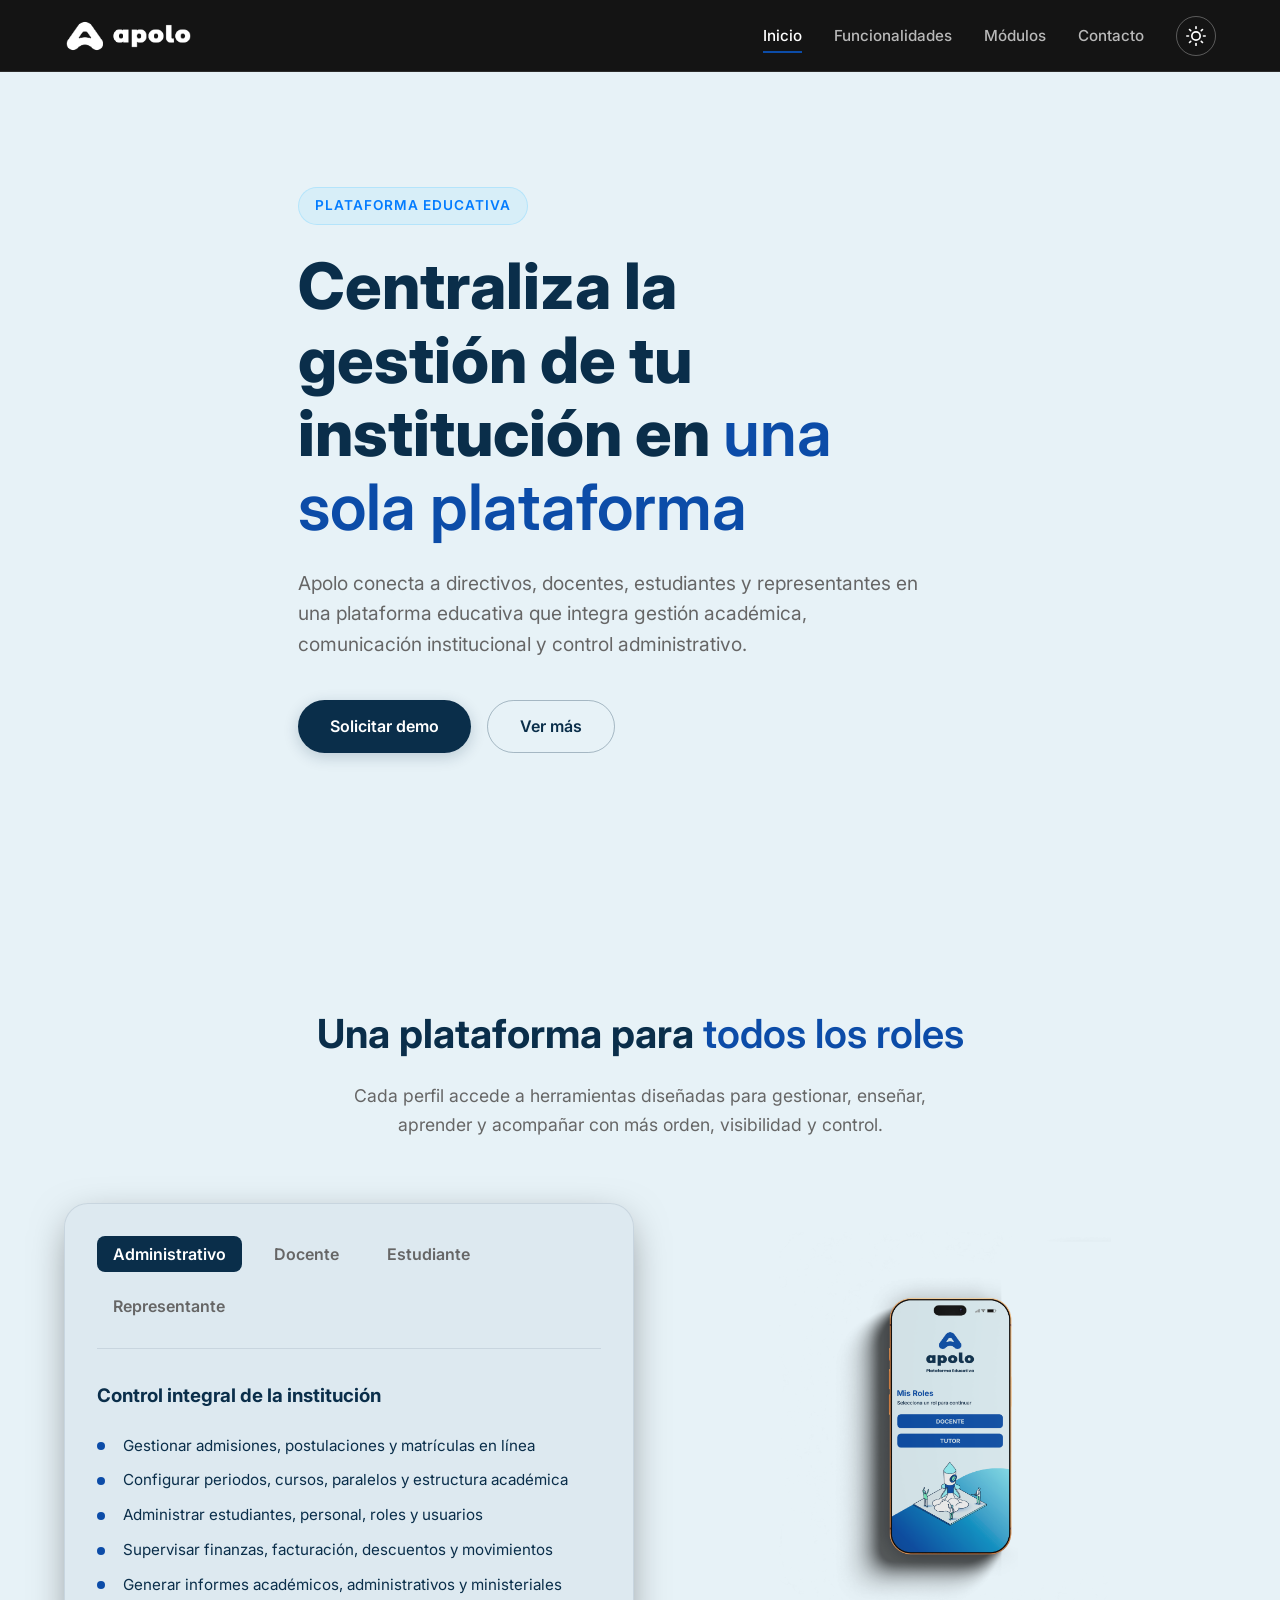
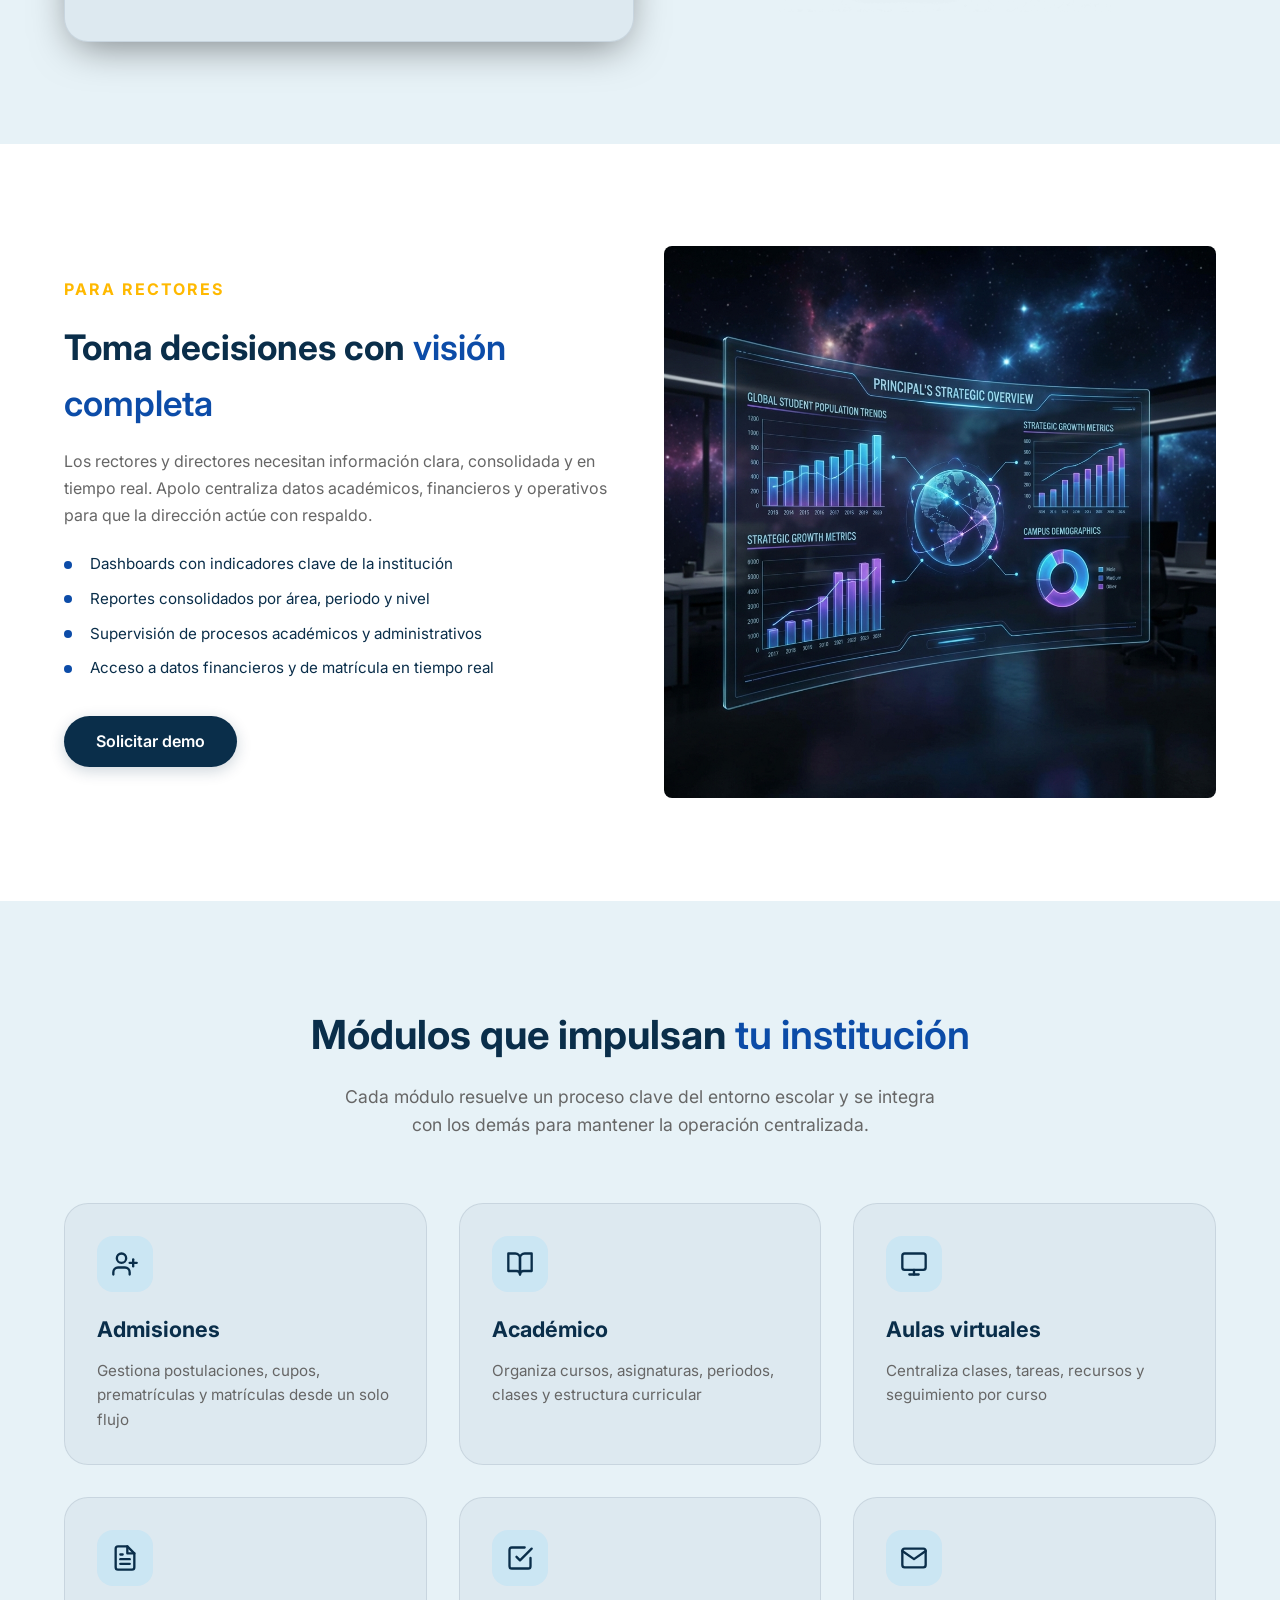
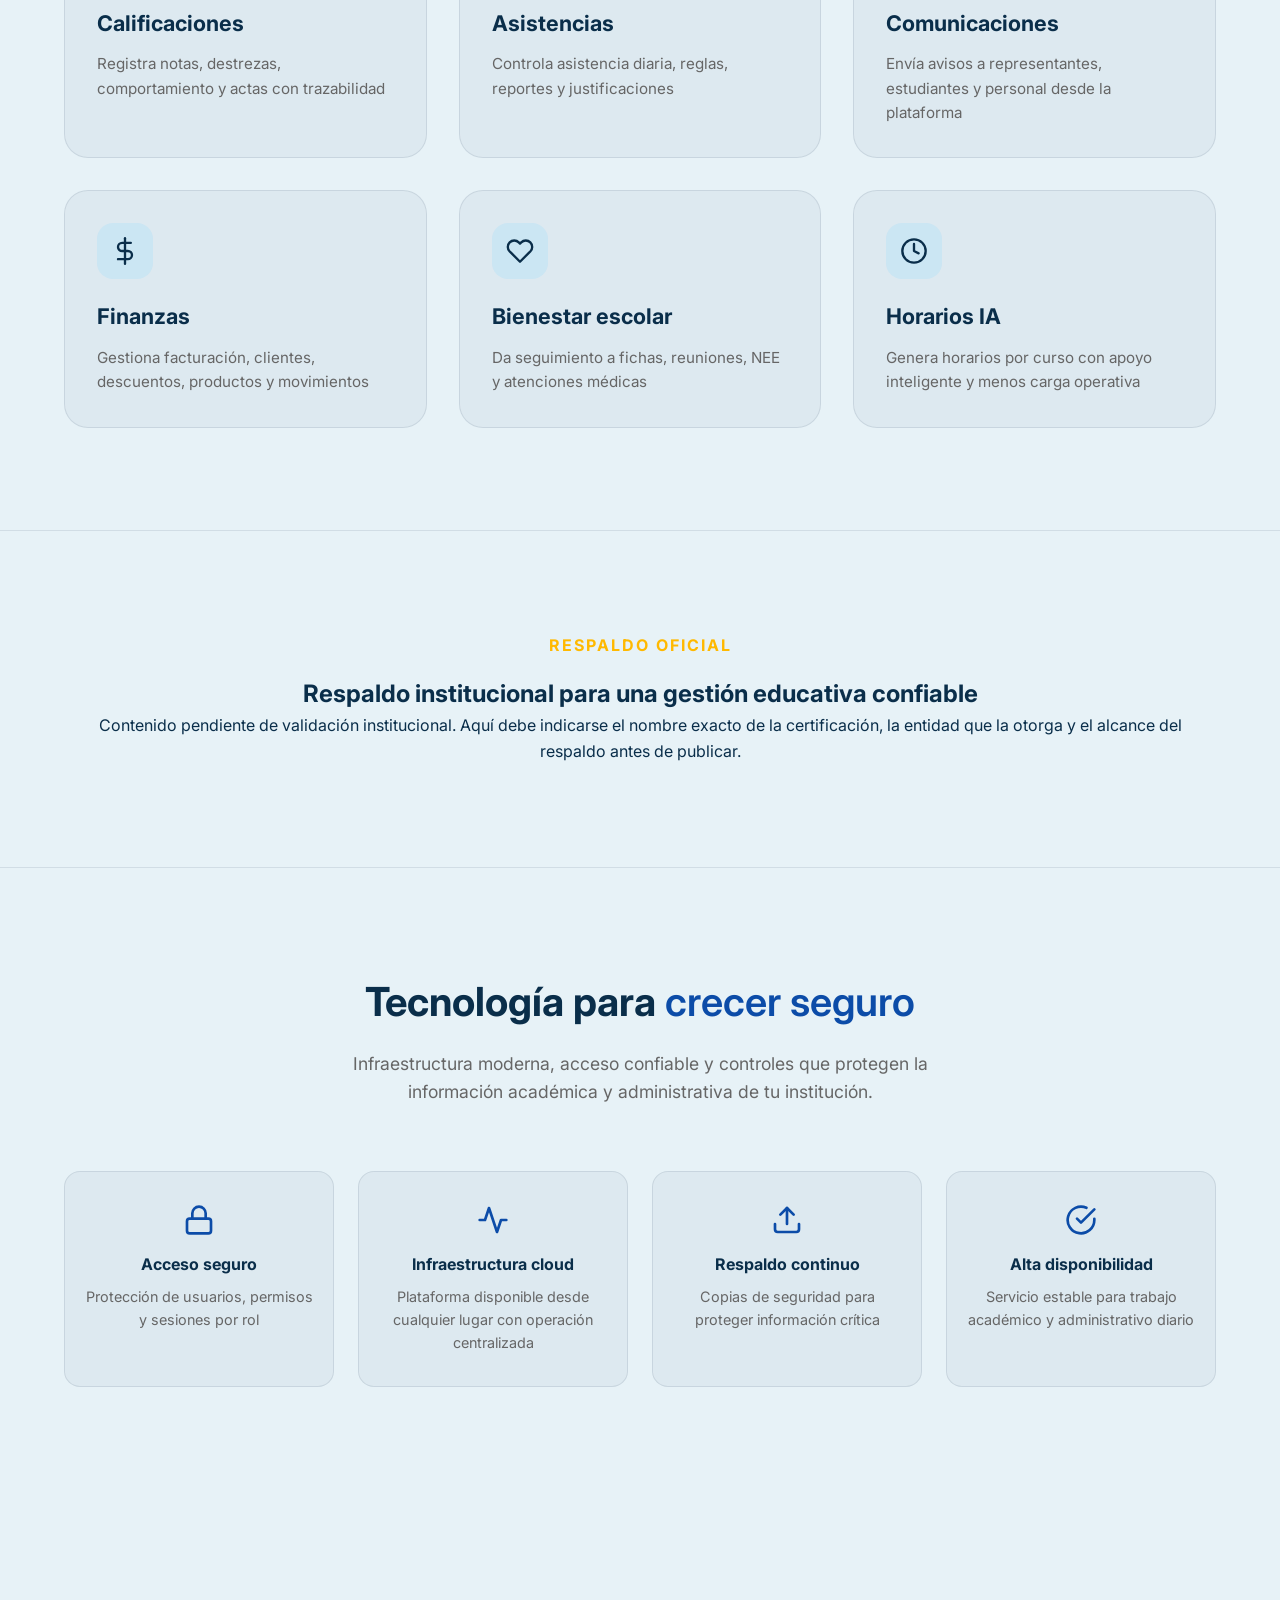
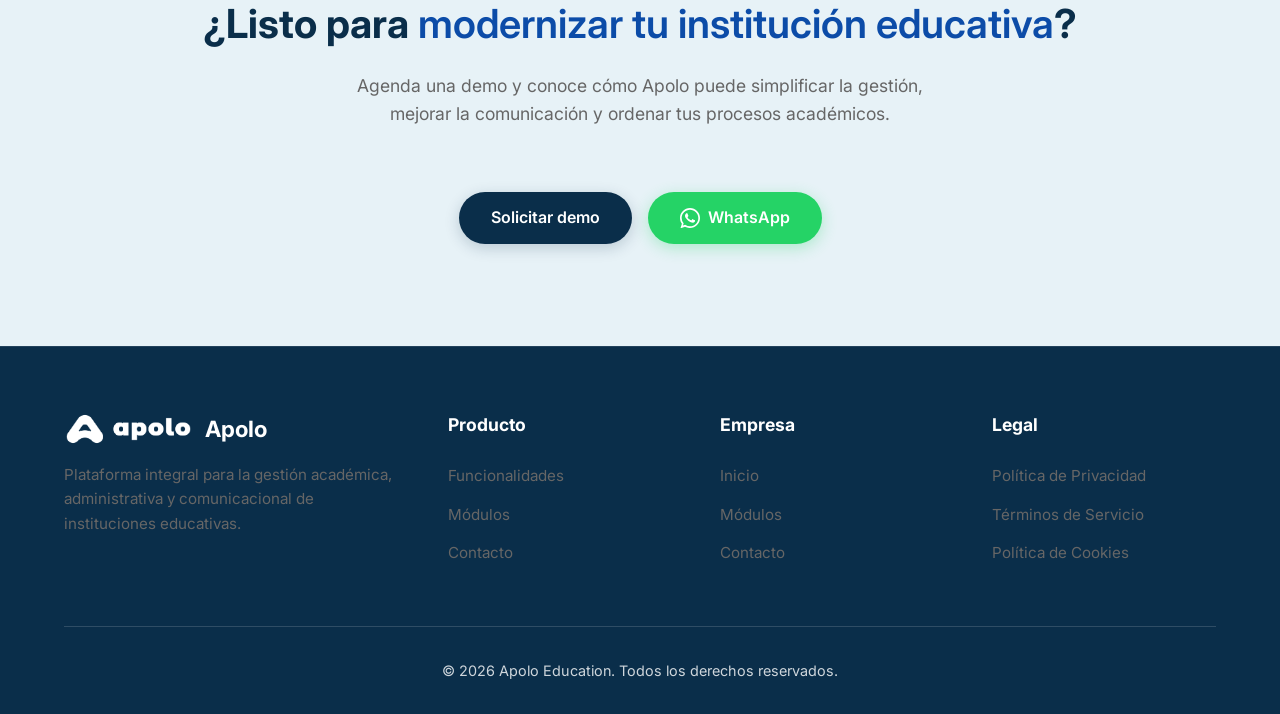
==== index.html @ eee14d34 "first commit" ====
<!DOCTYPE html>
<html lang="es" dir="ltr">
<head>
  <!-- ====== BASIC META ====== -->
  <meta charset="UTF-8">
  <meta name="viewport" content="width=device-width, initial-scale=1.0">
  <meta http-equiv="X-UA-Compatible" content="IE=edge">

  <!-- ====== SEO PRIMARY ====== -->
  <title>Apolo — Plataforma Educativa Integral | Gestión Académica en la Nube</title>
  <meta name="description" content="Apolo es la plataforma educativa integral que conecta instituciones, docentes, estudiantes y familias. Gestión académica, comunicación y control en un solo lugar.">
  <meta name="keywords" content="plataforma educativa, gestión académica, software educativo, sistema escolar, ERP educativo, Apolo Education, gestión institucional">
  <meta name="author" content="Apolo Education">
  <meta name="robots" content="index, follow, max-image-preview:large, max-snippet:-1, max-video-preview:-1">
  <link rel="canonical" href="https://info.apolo.education/">

  <!-- ====== OPEN GRAPH (Facebook / LinkedIn / WhatsApp) ====== -->
  <meta property="og:type" content="website">
  <meta property="og:site_name" content="Apolo Education">
  <meta property="og:title" content="Apolo — Plataforma Educativa Integral">
  <meta property="og:description" content="Gestión académica, comunicación y control institucional en una sola plataforma. Conecta toda tu comunidad educativa.">
  <meta property="og:url" content="https://info.apolo.education/">
  <meta property="og:image" content="https://info.apolo.education/assets/img/og-cover.png">
  <meta property="og:image:width" content="1200">
  <meta property="og:image:height" content="630">
  <meta property="og:image:alt" content="Apolo — Plataforma Educativa Integral">
  <meta property="og:locale" content="es_EC">

  <!-- ====== TWITTER CARD ====== -->
  <meta name="twitter:card" content="summary_large_image">
  <meta name="twitter:title" content="Apolo — Plataforma Educativa Integral">
  <meta name="twitter:description" content="Gestión académica, comunicación y control institucional en una sola plataforma.">
  <meta name="twitter:image" content="https://info.apolo.education/assets/img/og-cover.png">

  <!-- ====== FAVICON & MANIFEST ====== -->
  <link rel="icon" type="image/png" sizes="32x32" href="/assets/img/favicon.png">
  <link rel="apple-touch-icon" href="/assets/img/favicon.png">
  <meta name="theme-color" content="#0A2E4A">
  <link rel="manifest" href="/manifest.json">

  <!-- ====== PRECONNECT & FONTS ====== -->
  <link rel="preconnect" href="https://fonts.googleapis.com">
  <link rel="preconnect" href="https://fonts.gstatic.com" crossorigin>
  <link href="https://fonts.googleapis.com/css2?family=Inter:wght@300;400;500;600;700;800&display=swap" rel="stylesheet">

  <!-- ====== CSS ====== -->
  <link rel="stylesheet" href="/assets/css/main.css">

  <!-- ====== STRUCTURED DATA — Organization ====== -->
  <script type="application/ld+json">
  {
    "@context": "https://schema.org",
    "@type": "Organization",
    "name": "Apolo Education",
    "url": "https://info.apolo.education",
    "logo": "https://info.apolo.education/assets/img/APOLO-V3-05.png",
    "description": "Plataforma educativa integral para la gestión académica institucional.",
    "contactPoint": {
      "@type": "ContactPoint",
      "contactType": "sales",
      "availableLanguage": ["Spanish"]
    },
    "sameAs": []
  }
  </script>

  <!-- ====== STRUCTURED DATA — WebSite (SearchAction) ====== -->
  <script type="application/ld+json">
  {
    "@context": "https://schema.org",
    "@type": "WebSite",
    "name": "Apolo Education",
    "url": "https://info.apolo.education"
  }
  </script>

  <!-- ====== STRUCTURED DATA — SoftwareApplication ====== -->
  <script type="application/ld+json">
  {
    "@context": "https://schema.org",
    "@type": "SoftwareApplication",
    "name": "Apolo",
    "operatingSystem": "Web, Android, iOS",
    "applicationCategory": "EducationalApplication",
    "description": "Plataforma educativa integral: gestión académica, comunicación, calificaciones, asistencias y más.",
    "offers": {
      "@type": "Offer",
      "priceCurrency": "USD",
      "price": "0",
      "description": "Plan básico disponible"
    }
  }
  </script>
</head>

<body>
  <!-- ================================================================
       HEADER / NAVBAR
       ================================================================ -->
  <header class="navbar" role="banner">
    <nav class="container" aria-label="Navegación principal">
      <a href="/" class="logo" aria-label="Apolo Education — Inicio">
        <img src="/assets/img/APOLO-V3-05.png" alt="Apolo Education" width="36" height="36" loading="eager">
      </a>

      <ul class="nav-menu" id="nav-menu" role="menubar">
        <li role="none"><a href="#inicio" class="nav-link active" role="menuitem">Inicio</a></li>
        <li role="none"><a href="#funcionalidades" class="nav-link" role="menuitem">Funcionalidades</a></li>
        <li role="none"><a href="#modulos" class="nav-link" role="menuitem">Módulos</a></li>
        <li role="none"><a href="#contacto" class="nav-link" role="menuitem">Contacto</a></li>
        <li role="none">
          <button class="theme-btn" id="theme-toggle" type="button" aria-label="Cambiar tema claro/oscuro">
            <svg class="sun-icon" xmlns="http://www.w3.org/2000/svg" width="20" height="20" viewBox="0 0 24 24" fill="none" stroke="currentColor" stroke-width="2" stroke-linecap="round" stroke-linejoin="round" aria-hidden="true"><circle cx="12" cy="12" r="5"/><line x1="12" y1="1" x2="12" y2="3"/><line x1="12" y1="21" x2="12" y2="23"/><line x1="4.22" y1="4.22" x2="5.64" y2="5.64"/><line x1="18.36" y1="18.36" x2="19.78" y2="19.78"/><line x1="1" y1="12" x2="3" y2="12"/><line x1="21" y1="12" x2="23" y2="12"/><line x1="4.22" y1="19.78" x2="5.64" y2="18.36"/><line x1="18.36" y1="5.64" x2="19.78" y2="4.22"/></svg>
            <svg class="moon-icon" xmlns="http://www.w3.org/2000/svg" width="20" height="20" viewBox="0 0 24 24" fill="none" stroke="currentColor" stroke-width="2" stroke-linecap="round" stroke-linejoin="round" style="display:none" aria-hidden="true"><path d="M21 12.79A9 9 0 1 1 11.21 3 7 7 0 0 0 21 12.79z"/></svg>
          </button>
        </li>
      </ul>

      <button class="mobile-toggle" id="mobile-toggle" type="button" aria-expanded="false" aria-controls="nav-menu" aria-label="Abrir menú de navegación">
        <span aria-hidden="true">&#9776;</span>
      </button>
    </nav>
  </header>

  <main>
    <!-- ==============================================================
         HERO
         ============================================================== -->
    <section class="hero section-padding" id="inicio" aria-labelledby="hero-heading">
      <div class="container">
        <div class="hero-content">
          <span class="hero-badge">Plataforma Educativa</span>
          <h1 id="hero-heading">
            Centraliza la gestión de tu institución en
            <span class="text-gradient">una sola plataforma</span>
          </h1>
          <p>Apolo conecta a directivos, docentes, estudiantes y representantes en una plataforma educativa que integra gestión académica, comunicación institucional y control administrativo.</p>
          <div class="hero-buttons">
            <a href="#contacto" class="btn btn-primary">Solicitar demo</a>
            <a href="#funcionalidades" class="btn btn-outline">Ver más</a>
          </div>
        </div>
        <div class="hero-visual" aria-hidden="true">
          <div class="hero-card">
            <!-- Placeholder: imagen o gráfico hero -->
          </div>
        </div>
      </div>
    </section>

    <!-- ==============================================================
         FUNCIONALIDADES / ROLES (Tabs)
         ============================================================== -->
    <section class="section-padding" id="funcionalidades" aria-labelledby="features-heading">
      <div class="container">
        <div class="section-title" data-animate>
          <h2 id="features-heading">Una plataforma para <span class="text-gradient">todos los roles</span></h2>
          <p>Cada perfil accede a herramientas diseñadas para gestionar, enseñar, aprender y acompañar con más orden, visibilidad y control.</p>
        </div>

        <div class="features-showcase" data-animate>
          <div class="tabs-container">
            <div class="nav-tabs" role="tablist" aria-label="Roles de usuario">
              <button class="tab-btn active" data-target="tab-admin" role="tab" aria-selected="true" aria-controls="tab-admin">Administrativo</button>
              <button class="tab-btn" data-target="tab-docente" role="tab" aria-selected="false" aria-controls="tab-docente">Docente</button>
              <button class="tab-btn" data-target="tab-estudiante" role="tab" aria-selected="false" aria-controls="tab-estudiante">Estudiante</button>
              <button class="tab-btn" data-target="tab-representante" role="tab" aria-selected="false" aria-controls="tab-representante">Representante</button>
            </div>

            <div class="tab-content active" id="tab-admin" role="tabpanel" aria-labelledby="tab-admin">
              <div class="feature-text">
                <h3>Control integral de la institución</h3>
                <ul class="feature-list">
                  <li>Gestionar admisiones, postulaciones y matrículas en línea</li>
                  <li>Configurar periodos, cursos, paralelos y estructura académica</li>
                  <li>Administrar estudiantes, personal, roles y usuarios</li>
                  <li>Supervisar finanzas, facturación, descuentos y movimientos</li>
                  <li>Generar informes académicos, administrativos y ministeriales</li>
                </ul>
              </div>
            </div>

            <div class="tab-content" id="tab-docente" role="tabpanel" aria-labelledby="tab-docente">
              <div class="feature-text">
                <h3>Herramientas para enseñar con más control</h3>
                <ul class="feature-list">
                  <li>Registrar asistencias y justificaciones por curso</li>
                  <li>Cargar calificaciones generales, destrezas y comportamiento</li>
                  <li>Gestionar aulas virtuales y recursos de clase</li>
                  <li>Consultar horarios, planificaciones y bloques curriculares</li>
                  <li>Compartir comunicaciones y seguimiento académico</li>
                </ul>
              </div>
            </div>

            <div class="tab-content" id="tab-estudiante" role="tabpanel" aria-labelledby="tab-estudiante">
              <div class="feature-text">
                <h3>Tu proceso académico en un solo lugar</h3>
                <ul class="feature-list">
                  <li>Revisar tareas, clases y recursos académicos</li>
                  <li>Consultar calificaciones, asistencia y observaciones</li>
                  <li>Seguir horarios y calendario institucional</li>
                  <li>Recibir comunicados y recordatorios importantes</li>
                  <li>Participar en aulas virtuales y actividades asignadas</li>
                </ul>
              </div>
            </div>

            <div class="tab-content" id="tab-representante" role="tabpanel" aria-labelledby="tab-representante">
              <div class="feature-text">
                <h3>Acompaña el progreso de tu hijo</h3>
                <ul class="feature-list">
                  <li>Consultar calificaciones, asistencia y comportamiento</li>
                  <li>Recibir comunicados, avisos y recordatorios institucionales</li>
                  <li>Justificar inasistencias y dar seguimiento académico</li>
                  <li>Revisar horarios, tareas y actividades escolares</li>
                  <li>Acceder a documentos y estado administrativo</li>
                </ul>
              </div>
            </div>
          </div>

          <aside class="tabs-visual">
              <img
                id="roles-floating-image"
                class="roles-floating-img"
                src="/assets/img/Ap-PantallaROLES.png"
                alt="Pantalla general de roles de Apolo"
                width="520"
                height="380"
                loading="lazy"
              >
          </aside>
        </div>
      </div>
    </section>

    <!-- ==============================================================
         RECTOR — SECCIÓN INDEPENDIENTE
         ============================================================== -->
    <section class="rector-section section-padding" id="rector" aria-labelledby="rector-heading">
      <div class="container">
        <div class="rector-content" data-animate>
          <div class="rector-text">
            <span class="efiap-badge">Para Rectores</span>
            <h2 id="rector-heading">Toma decisiones con <span class="text-gradient">visión completa</span></h2>
            <p>Los rectores y directores necesitan información clara, consolidada y en tiempo real. Apolo centraliza datos académicos, financieros y operativos para que la dirección actúe con respaldo.</p>
            <ul class="feature-list">
              <li>Dashboards con indicadores clave de la institución</li>
              <li>Reportes consolidados por área, periodo y nivel</li>
              <li>Supervisión de procesos académicos y administrativos</li>
              <li>Acceso a datos financieros y de matrícula en tiempo real</li>
            </ul>
            <a href="#contacto" class="btn btn-primary" style="margin-top:1.5rem;">Solicitar demo</a>
          </div>
          <div class="rector-image">
            <img src="/assets/img/tabs/rector.webp" alt="Vista del rector en Apolo Education" width="520" height="400" loading="lazy">
          </div>
        </div>
      </div>
    </section>

    <!-- ==============================================================
         MÓDULOS
         ============================================================== -->
    <section class="section-padding" id="modulos" aria-labelledby="modules-heading">
      <div class="container">
        <div class="section-title" data-animate>
          <h2 id="modules-heading">Módulos que impulsan <span class="text-gradient">tu institución</span></h2>
          <p>Cada módulo resuelve un proceso clave del entorno escolar y se integra con los demás para mantener la operación centralizada.</p>
        </div>

        <div class="modules-grid">
          <article class="module-card" data-animate>
            <div class="module-icon" aria-hidden="true">
              <svg xmlns="http://www.w3.org/2000/svg" width="28" height="28" viewBox="0 0 24 24" fill="none" stroke="currentColor" stroke-width="2" stroke-linecap="round" stroke-linejoin="round"><path d="M16 21v-2a4 4 0 0 0-4-4H6a4 4 0 0 0-4 4v2"/><circle cx="9" cy="7" r="4"/><line x1="19" y1="8" x2="19" y2="14"/><line x1="22" y1="11" x2="16" y2="11"/></svg>
            </div>
            <h3>Admisiones</h3>
            <p>Gestiona postulaciones, cupos, prematrículas y matrículas desde un solo flujo</p>
          </article>

          <article class="module-card" data-animate>
            <div class="module-icon" aria-hidden="true">
              <svg xmlns="http://www.w3.org/2000/svg" width="28" height="28" viewBox="0 0 24 24" fill="none" stroke="currentColor" stroke-width="2" stroke-linecap="round" stroke-linejoin="round"><path d="M2 3h6a4 4 0 0 1 4 4v14a3 3 0 0 0-3-3H2z"/><path d="M22 3h-6a4 4 0 0 0-4 4v14a3 3 0 0 1 3-3h7z"/></svg>
            </div>
            <h3>Académico</h3>
            <p>Organiza cursos, asignaturas, periodos, clases y estructura curricular</p>
          </article>

          <article class="module-card" data-animate>
            <div class="module-icon" aria-hidden="true">
              <svg xmlns="http://www.w3.org/2000/svg" width="28" height="28" viewBox="0 0 24 24" fill="none" stroke="currentColor" stroke-width="2" stroke-linecap="round" stroke-linejoin="round"><rect x="2" y="3" width="20" height="14" rx="2" ry="2"/><line x1="8" y1="21" x2="16" y2="21"/><line x1="12" y1="17" x2="12" y2="21"/></svg>
            </div>
            <h3>Aulas virtuales</h3>
            <p>Centraliza clases, tareas, recursos y seguimiento por curso</p>
          </article>

          <article class="module-card" data-animate>
            <div class="module-icon" aria-hidden="true">
              <svg xmlns="http://www.w3.org/2000/svg" width="28" height="28" viewBox="0 0 24 24" fill="none" stroke="currentColor" stroke-width="2" stroke-linecap="round" stroke-linejoin="round"><path d="M14 2H6a2 2 0 0 0-2 2v16a2 2 0 0 0 2 2h12a2 2 0 0 0 2-2V8z"/><polyline points="14 2 14 8 20 8"/><line x1="16" y1="13" x2="8" y2="13"/><line x1="16" y1="17" x2="8" y2="17"/><polyline points="10 9 9 9 8 9"/></svg>
            </div>
            <h3>Calificaciones</h3>
            <p>Registra notas, destrezas, comportamiento y actas con trazabilidad</p>
          </article>

          <article class="module-card" data-animate>
            <div class="module-icon" aria-hidden="true">
              <svg xmlns="http://www.w3.org/2000/svg" width="28" height="28" viewBox="0 0 24 24" fill="none" stroke="currentColor" stroke-width="2" stroke-linecap="round" stroke-linejoin="round"><polyline points="9 11 12 14 22 4"/><path d="M21 12v7a2 2 0 0 1-2 2H5a2 2 0 0 1-2-2V5a2 2 0 0 1 2-2h11"/></svg>
            </div>
            <h3>Asistencias</h3>
            <p>Controla asistencia diaria, reglas, reportes y justificaciones</p>
          </article>

          <article class="module-card" data-animate>
            <div class="module-icon" aria-hidden="true">
              <svg xmlns="http://www.w3.org/2000/svg" width="28" height="28" viewBox="0 0 24 24" fill="none" stroke="currentColor" stroke-width="2" stroke-linecap="round" stroke-linejoin="round"><path d="M4 4h16c1.1 0 2 .9 2 2v12c0 1.1-.9 2-2 2H4c-1.1 0-2-.9-2-2V6c0-1.1.9-2 2-2z"/><polyline points="22,6 12,13 2,6"/></svg>
            </div>
            <h3>Comunicaciones</h3>
            <p>Envía avisos a representantes, estudiantes y personal desde la plataforma</p>
          </article>

          <article class="module-card" data-animate>
            <div class="module-icon" aria-hidden="true">
              <svg xmlns="http://www.w3.org/2000/svg" width="28" height="28" viewBox="0 0 24 24" fill="none" stroke="currentColor" stroke-width="2" stroke-linecap="round" stroke-linejoin="round"><line x1="12" y1="1" x2="12" y2="23"/><path d="M17 5H9.5a3.5 3.5 0 0 0 0 7h5a3.5 3.5 0 0 1 0 7H6"/></svg>
            </div>
            <h3>Finanzas</h3>
            <p>Gestiona facturación, clientes, descuentos, productos y movimientos</p>
          </article>

          <article class="module-card" data-animate>
            <div class="module-icon" aria-hidden="true">
              <svg xmlns="http://www.w3.org/2000/svg" width="28" height="28" viewBox="0 0 24 24" fill="none" stroke="currentColor" stroke-width="2" stroke-linecap="round" stroke-linejoin="round"><path d="M20.84 4.61a5.5 5.5 0 0 0-7.78 0L12 5.67l-1.06-1.06a5.5 5.5 0 0 0-7.78 7.78l1.06 1.06L12 21.23l7.78-7.78 1.06-1.06a5.5 5.5 0 0 0 0-7.78z"/></svg>
            </div>
            <h3>Bienestar escolar</h3>
            <p>Da seguimiento a fichas, reuniones, NEE y atenciones médicas</p>
          </article>

          <article class="module-card" data-animate>
            <div class="module-icon" aria-hidden="true">
              <svg xmlns="http://www.w3.org/2000/svg" width="28" height="28" viewBox="0 0 24 24" fill="none" stroke="currentColor" stroke-width="2" stroke-linecap="round" stroke-linejoin="round"><circle cx="12" cy="12" r="10"/><polyline points="12 6 12 12 16 14"/></svg>
            </div>
            <h3>Horarios IA</h3>
            <p>Genera horarios por curso con apoyo inteligente y menos carga operativa</p>
          </article>
        </div>
      </div>
    </section>

    <!-- ==============================================================
         EFIAP / CERTIFICACIONES
         ============================================================== -->
    <section class="efiap-section section-padding" id="efiap" aria-labelledby="efiap-heading">
      <div class="container">
        <span class="efiap-badge" data-animate>Respaldo Oficial</span>
        <h2 id="efiap-heading" data-animate>Respaldo institucional para una gestión educativa confiable</h2>
        <p data-animate>Contenido pendiente de validación institucional. Aquí debe indicarse el nombre exacto de la certificación, la entidad que la otorga y el alcance del respaldo antes de publicar.</p>
      </div>
    </section>

    <!-- ==============================================================
         TECNOLOGÍA & SEGURIDAD
         ============================================================== -->
    <section class="section-padding" id="tecnologia" aria-labelledby="tech-heading">
      <div class="container">
        <div class="section-title" data-animate>
          <h2 id="tech-heading">Tecnología para <span class="text-gradient">crecer seguro</span></h2>
          <p>Infraestructura moderna, acceso confiable y controles que protegen la información académica y administrativa de tu institución.</p>
        </div>
        <div class="tech-grid">
          <div class="tech-item" data-animate>
            <svg xmlns="http://www.w3.org/2000/svg" width="32" height="32" viewBox="0 0 24 24" fill="none" stroke="#0C4CA8" stroke-width="2" stroke-linecap="round" stroke-linejoin="round" aria-hidden="true"><rect x="3" y="11" width="18" height="11" rx="2" ry="2"/><path d="M7 11V7a5 5 0 0 1 10 0v4"/></svg>
            <h4>Acceso seguro</h4>
            <p>Protección de usuarios, permisos y sesiones por rol</p>
          </div>
          <div class="tech-item" data-animate>
            <svg xmlns="http://www.w3.org/2000/svg" width="32" height="32" viewBox="0 0 24 24" fill="none" stroke="#0C4CA8" stroke-width="2" stroke-linecap="round" stroke-linejoin="round" aria-hidden="true"><polyline points="22 12 18 12 15 21 9 3 6 12 2 12"/></svg>
            <h4>Infraestructura cloud</h4>
            <p>Plataforma disponible desde cualquier lugar con operación centralizada</p>
          </div>
          <div class="tech-item" data-animate>
            <svg xmlns="http://www.w3.org/2000/svg" width="32" height="32" viewBox="0 0 24 24" fill="none" stroke="#0C4CA8" stroke-width="2" stroke-linecap="round" stroke-linejoin="round" aria-hidden="true"><path d="M21 15v4a2 2 0 0 1-2 2H5a2 2 0 0 1-2-2v-4"/><polyline points="17 8 12 3 7 8"/><line x1="12" y1="3" x2="12" y2="15"/></svg>
            <h4>Respaldo continuo</h4>
            <p>Copias de seguridad para proteger información crítica</p>
          </div>
          <div class="tech-item" data-animate>
            <svg xmlns="http://www.w3.org/2000/svg" width="32" height="32" viewBox="0 0 24 24" fill="none" stroke="#0C4CA8" stroke-width="2" stroke-linecap="round" stroke-linejoin="round" aria-hidden="true"><path d="M22 11.08V12a10 10 0 1 1-5.93-9.14"/><polyline points="22 4 12 14.01 9 11.01"/></svg>
            <h4>Alta disponibilidad</h4>
            <p>Servicio estable para trabajo académico y administrativo diario</p>
          </div>
        </div>
      </div>
    </section>

    <!-- ==============================================================
         CONTACTO / CTA
         ============================================================== -->
    <section class="section-padding" id="contacto" aria-labelledby="contact-heading">
      <div class="container" style="text-align:center;">
        <div class="section-title" data-animate>
          <h2 id="contact-heading">¿Listo para <span class="text-gradient">modernizar tu institución educativa</span>?</h2>
          <p>Agenda una demo y conoce cómo Apolo puede simplificar la gestión, mejorar la comunicación y ordenar tus procesos académicos.</p>
        </div>
        <div class="hero-buttons" style="justify-content:center;" data-animate>
          <a href="#" class="btn btn-primary">Solicitar demo</a>
          <a href="#" class="btn btn-whatsapp">
            <svg xmlns="http://www.w3.org/2000/svg" width="20" height="20" viewBox="0 0 24 24" fill="currentColor" aria-hidden="true"><path d="M17.472 14.382c-.297-.149-1.758-.867-2.03-.967-.273-.099-.471-.148-.67.15-.197.297-.767.966-.94 1.164-.173.199-.347.223-.644.075-.297-.15-1.255-.463-2.39-1.475-.883-.788-1.48-1.761-1.653-2.059-.173-.297-.018-.458.13-.606.134-.133.298-.347.446-.52.149-.174.198-.298.298-.497.099-.198.05-.371-.025-.52-.075-.149-.669-1.612-.916-2.207-.242-.579-.487-.5-.669-.51-.173-.008-.371-.01-.57-.01-.198 0-.52.074-.792.372-.272.297-1.04 1.016-1.04 2.479 0 1.462 1.065 2.875 1.213 3.074.149.198 2.096 3.2 5.077 4.487.709.306 1.262.489 1.694.625.712.227 1.36.195 1.871.118.571-.085 1.758-.719 2.006-1.413.248-.694.248-1.289.173-1.413-.074-.124-.272-.198-.57-.347z"/><path d="M12 0C5.373 0 0 5.373 0 12c0 2.625.846 5.059 2.284 7.034L.789 23.492a.5.5 0 0 0 .612.616l4.573-1.462A11.945 11.945 0 0 0 12 24c6.627 0 12-5.373 12-12S18.627 0 12 0zm0 22a9.94 9.94 0 0 1-5.39-1.587l-.386-.238-2.712.867.9-2.636-.262-.416A9.935 9.935 0 0 1 2 12C2 6.477 6.477 2 12 2s10 4.477 10 10-4.477 10-10 10z"/></svg>
            WhatsApp
          </a>
        </div>
      </div>
    </section>
  </main>

  <!-- ================================================================
       FOOTER
       ================================================================ -->
  <footer role="contentinfo">
    <div class="container">
      <div class="footer-top">
        <div class="footer-col">
          <a href="/" class="logo" aria-label="Apolo Education">
            <img src="/assets/img/APOLO-V3-05.png" alt="Apolo Education" width="36" height="36" loading="lazy">
            <span class="logo-text">Apolo</span>
          </a>
          <p style="color:var(--text-secondary); margin-top:1rem; font-size:0.95rem;">
            Plataforma integral para la gestión académica, administrativa y comunicacional de instituciones educativas.
          </p>
        </div>
        <div class="footer-col">
          <h4>Producto</h4>
          <ul>
            <li><a href="#funcionalidades">Funcionalidades</a></li>
            <li><a href="#modulos">Módulos</a></li>
            <li><a href="#contacto">Contacto</a></li>
          </ul>
        </div>
        <div class="footer-col">
          <h4>Empresa</h4>
          <ul>
            <li><a href="/#inicio">Inicio</a></li>
            <li><a href="/#modulos">Módulos</a></li>
            <li><a href="/#contacto">Contacto</a></li>
          </ul>
        </div>
        <div class="footer-col">
          <h4>Legal</h4>
          <ul>
            <li><a href="/politica-de-privacidad.html">Política de Privacidad</a></li>
            <li><a href="/terminos-de-servicio.html">Términos de Servicio</a></li>
            <li><a href="/politica-de-cookies.html">Política de Cookies</a></li>
          </ul>
        </div>
      </div>
      <div class="footer-bottom">
        <p>&copy; <span id="current-year"></span> Apolo Education. Todos los derechos reservados.</p>
      </div>
    </div>
  </footer>

  <!-- ====== JS ====== -->
  <script src="/assets/js/app.js" defer></script>
  <script>
    document.getElementById('current-year').textContent = new Date().getFullYear();
  </script>
</body>
</html>
---- assets/css/main.css ----
/*
 * ============================================================
 *  Apolo Landing Page — Design System
 *  Based on apolo-web (Bootstrap 5.3 + Keen Themes palette)
 *  info.apolo.education
 * ============================================================
 */

/* ============================================================
   1. DESIGN TOKENS
   ============================================================ */
:root {
  /* ---- Brand Colors ---- */
  --apolo-blue: #0C4CA8;
  --apolo-blue-light: #037CFF;
  --apolo-purple: #0A2E4A;
  --apolo-purple-dark: #0A2E4A;
  --apolo-purple-light: #45BEFF;
  --apolo-cyan: #81D7FF;
  --apolo-cyan-dark: #037CFF;
  --apolo-orange: #FFB900;
  --apolo-orange-dark: #FFA500;
  --apolo-green: #14813B;
  --apolo-green-light: #49DF7D;
  --apolo-red: #E74C3C;

  /* ---- Backgrounds (Light — default) ---- */
  --bg-deep: #E7F2F7;
  --bg-surface: #ffffff;
  --bg-card: rgba(10, 46, 74, 0.04);
  --bg-card-hover: rgba(10, 46, 74, 0.08);

  /* ---- Text ---- */
  --text-primary: #0A2E4A;
  --text-secondary: #666666;
  --text-muted: #868686;

  /* ---- Solid Colors (previously gradients) ---- */
  --gradient-brand: #0A2E4A;
  --gradient-btn: #0A2E4A;
  --gradient-orange: #FFB900;

  /* ---- Layout ---- */
  --container-max: 1200px;
  --header-h: 72px;

  /* ---- Glass / Effects ---- */
  --glass-bg: rgba(247, 249, 252, 0.9);
  --glass-border: 1px solid rgba(10, 46, 74, 0.1);
  --shadow-sm: 0 2px 8px rgba(0, 0, 0, 0.2);
  --shadow-md: 0 6px 20px rgba(0, 0, 0, 0.35);
  --shadow-lg: 0 12px 40px -10px rgba(0, 0, 0, 0.5);
  --radius-sm: 8px;
  --radius-md: 16px;
  --radius-lg: 24px;
  --radius-pill: 50px;

  /* ---- Typography ---- */
  --font-main: 'Inter', system-ui, -apple-system, sans-serif;
  --leading-tight: 1.15;
  --leading-normal: 1.6;

  /* ---- Motion ---- */
  --ease: cubic-bezier(0.22, 1, 0.36, 1);
  --dur-fast: 200ms;
  --dur-base: 300ms;
  --dur-slow: 500ms;

  /* ---- Semantic ---- */
  --bg-body: var(--bg-deep);
}

/* ============================================================
   2. LIGHT THEME
   ============================================================ */
body.light-mode {
  --bg-body: #ECF9FF;
  --bg-surface: #ffffff;
  --bg-card: rgba(236, 249, 255, 0.8);
  --bg-card-hover: rgba(236, 249, 255, 1);
  --text-primary: #0A2E4A;
  --text-secondary: #666666;
  --text-muted: #868686;
  --glass-bg: rgba(255, 255, 255, 0.95);
  --glass-border: 1px solid rgba(10, 46, 74, 0.15);
  --shadow-lg: 0 10px 30px -10px rgba(0, 0, 0, 0.15);
}

body.light-mode {
  background-image: none;
}

/* ============================================================
   3. RESET & BASE
   ============================================================ */
*,
*::before,
*::after {
  margin: 0;
  padding: 0;
  box-sizing: border-box;
}

html {
  scroll-behavior: smooth;
  -webkit-text-size-adjust: 100%;
}

body {
  font-family: var(--font-main);
  background-color: var(--bg-body);
  color: var(--text-primary);
  line-height: var(--leading-normal);
  overflow-x: hidden;
  background-image: none;
  background-attachment: fixed;
  transition: background-color var(--dur-base) var(--ease),
              color var(--dur-base) var(--ease);
}

a {
  text-decoration: none;
  color: inherit;
  transition: color var(--dur-fast) var(--ease);
}

ul, ol { list-style: none; }

img, svg, video {
  max-width: 100%;
  display: block;
}

/* ============================================================
   4. LAYOUT UTILITIES
   ============================================================ */
.container {
  max-width: var(--container-max);
  margin-inline: auto;
  padding-inline: 1.5rem;
}

.section-padding {
  padding-block: clamp(4rem, 8vw, 7rem);
}

.text-gradient {
  color: #0C4CA8;
  font-weight: 600;
}

.text-orange  { color: var(--apolo-orange); }
.text-cyan    { color: var(--apolo-cyan); }
.text-purple  { color: var(--apolo-purple-light); }

.sr-only {
  position: absolute;
  width: 1px; height: 1px;
  padding: 0; margin: -1px;
  overflow: hidden;
  clip: rect(0, 0, 0, 0);
  border: 0;
}

/* ============================================================
   5. BUTTONS
   ============================================================ */
.btn {
  display: inline-flex;
  align-items: center;
  justify-content: center;
  gap: 0.5rem;
  padding: 0.8rem 2rem;
  border: none;
  border-radius: var(--radius-pill);
  font-family: inherit;
  font-weight: 600;
  font-size: 1rem;
  cursor: pointer;
  transition: transform var(--dur-base) var(--ease),
              box-shadow var(--dur-base) var(--ease);
}

.btn-primary {
  background: #0A2E4A;
  color: #fff;
  box-shadow: 0 4px 15px rgba(10, 46, 74, 0.2);
}
.btn-primary:hover {
  transform: translateY(-2px);
  box-shadow: 0 8px 25px rgba(10, 46, 74, 0.3);
  background: #0C4CA8;
}

.btn-outline {
  background: transparent;
  border: 1px solid rgba(10, 46, 74, 0.3);
  color: #0A2E4A;
}
.btn-outline:hover {
  border-color: var(--apolo-cyan);
  background: rgba(129, 215, 255, 0.1);
}

.btn-whatsapp {
  background: #25D366;
  color: #fff;
  box-shadow: 0 4px 15px rgba(37, 211, 102, 0.3);
}
.btn-whatsapp:hover {
  background: #20bd5a;
  transform: translateY(-2px);
  box-shadow: 0 8px 25px rgba(37, 211, 102, 0.5);
}

body.light-mode .btn-outline {
  border-color: var(--apolo-purple);
  color: var(--apolo-purple);
}
body.light-mode .btn-outline:hover {
  background: rgba(123, 44, 191, 0.08);
}

/* ============================================================
   6. THEME TOGGLE
   ============================================================ */
.theme-btn {
  background: transparent;
  border: 1px solid rgba(255, 255, 255, 0.3);
  color: #ffffff;
  cursor: pointer;
  width: 40px; height: 40px;
  border-radius: 50%;
  display: flex;
  align-items: center;
  justify-content: center;
  transition: all var(--dur-base) var(--ease);
}
.theme-btn:hover {
  background: rgba(255, 255, 255, 0.1);
  border-color: rgba(255, 255, 255, 0.5);
  transform: rotate(15deg);
}

/* ============================================================
   7. HEADER / NAVIGATION
   ============================================================ */
.navbar {
  position: fixed;
  inset-inline: 0; top: 0;
  height: var(--header-h);
  background: #141414;
  backdrop-filter: blur(12px);
  -webkit-backdrop-filter: blur(12px);
  z-index: 1000;
  border-bottom: 1px solid rgba(255, 255, 255, 0.1);
  transition: background var(--dur-base) var(--ease),
              box-shadow var(--dur-base) var(--ease);
}

.navbar.scrolled {
  background: #0A0A0A;
  box-shadow: 0 10px 30px rgba(0, 0, 0, 0.3);
}

.navbar .container {
  display: flex;
  justify-content: space-between;
  align-items: center;
  height: 100%;
}

/* Logo */
.logo {
  display: flex;
  align-items: center;
  gap: 0.75rem;
  font-weight: 700;
  font-size: 1.4rem;
  color: #ffffff;
}
.logo img {
  height: 36px;
  width: auto;
}

/* Nav links */
.nav-menu {
  display: flex;
  gap: 2rem;
  align-items: center;
}
.nav-link {
  font-size: 0.95rem;
  font-weight: 500;
  color: rgba(255, 255, 255, 0.7);
  position: relative;
  padding: 0.5rem 0;
}
.nav-link::after {
  content: '';
  position: absolute;
  bottom: 0; left: 0;
  width: 0; height: 2px;
  background: #0C4CA8;
  transition: width var(--dur-base) var(--ease);
}
.nav-link:hover,
.nav-link.active { color: #ffffff; }
.nav-link:hover::after,
.nav-link.active::after { width: 100%; }

/* Mobile toggle */
.mobile-toggle {
  display: none;
  background: none;
  border: none;
  font-size: 1.5rem;
  color: #ffffff;
  cursor: pointer;
}

/* Light-mode navbar override — keep dark */
body.light-mode .navbar {
  background: #141414;
  border-bottom-color: rgba(255, 255, 255, 0.1);
}
body.light-mode .navbar .logo,
body.light-mode .navbar .nav-link,
body.light-mode .navbar .theme-btn,
body.light-mode .navbar .mobile-toggle { color: #ffffff; }
body.light-mode .navbar .nav-link { color: rgba(255, 255, 255, 0.7); }

/* ============================================================
   8. HERO
   ============================================================ */
.hero {
  padding-top: calc(var(--header-h) + 4rem);
  padding-bottom: 6rem;
  min-height: 100vh;
  min-height: 100dvh;
  display: flex;
  align-items: center;
  position: relative;
  overflow: hidden;
}

.hero::before {
  content: '';
  position: absolute;
  top: -20%; right: -10%;
  width: 800px; height: 800px;
  background: transparent;
  z-index: -1;
  filter: blur(80px);
  pointer-events: none;
}

.hero .container {
  display: flex;
  align-items: center;
  gap: 4rem;
}

.hero-content {
  max-width: 620px;
  flex-shrink: 0;
  z-index: 1;
}

.hero-badge {
  display: inline-block;
  padding: 0.45rem 1rem;
  background: rgba(129, 215, 255, 0.15);
  border: 1px solid rgba(129, 215, 255, 0.4);
  border-radius: var(--radius-pill);
  color: #037CFF;
  font-size: 0.85rem;
  font-weight: 600;
  text-transform: uppercase;
  letter-spacing: 1px;
  margin-bottom: 1.5rem;
}

.hero h1 {
  font-size: clamp(2.5rem, 5vw, 4rem);
  line-height: var(--leading-tight);
  font-weight: 800;
  margin-bottom: 1.5rem;
}

.hero p {
  font-size: 1.2rem;
  color: var(--text-secondary);
  margin-bottom: 2.5rem;
  line-height: var(--leading-normal);
}

.hero-buttons {
  display: flex;
  gap: 1rem;
  flex-wrap: wrap;
}

/* Hero visual / floating card */
.hero-visual {
  flex: 1;
  display: flex;
  justify-content: flex-end;
  align-items: center;
  min-width: 0;
}

.hero-device-visual {
  width: clamp(760px, 78vw, 1500px);
  max-width: none;
  height: auto;
  object-fit: contain;
  transform: translateX(10%) scale(2.15);
  transform-origin: center right;
  filter: drop-shadow(0 18px 38px rgba(10, 46, 74, 0.18));
  animation: hero-float 6s ease-in-out infinite;
  background: transparent;
  border: 0;
  box-shadow: none;
}

@keyframes hero-float {
  0%, 100% { transform: translateY(0); }
  50% { transform: translateY(-18px); }
}

/* ============================================================
   9. SECTION TITLES
   ============================================================ */
.section-title {
  text-align: center;
  margin-bottom: 4rem;
}
.section-title h2 {
  font-size: clamp(1.8rem, 4vw, 2.5rem);
  font-weight: 700;
  margin-bottom: 1rem;
}
.section-title p {
  color: var(--text-secondary);
  max-width: 600px;
  margin-inline: auto;
  font-size: 1.1rem;
}

/* ============================================================
   10. FEATURE TABS (Roles)
   ============================================================ */
.features-showcase {
  display: grid;
  grid-template-columns: minmax(0, 1fr) minmax(420px, 0.95fr);
  gap: 2.5rem;
  align-items: stretch;
}

.tabs-container {
  background: var(--bg-card);
  border: var(--glass-border);
  border-radius: var(--radius-lg);
  padding: 2rem;
  box-shadow: var(--shadow-lg);
  min-width: 0;
}

.nav-tabs {
  display: flex;
  justify-content: flex-start;
  gap: 1rem;
  border-bottom: var(--glass-border);
  padding-bottom: 1.5rem;
  margin-bottom: 2rem;
  flex-wrap: wrap;
}

.tab-btn {
  background: transparent;
  border: none;
  color: var(--text-secondary);
  font-family: inherit;
  font-size: 1rem;
  font-weight: 600;
  padding: 0.5rem 1rem;
  cursor: pointer;
  border-radius: var(--radius-sm);
  transition: all var(--dur-base) var(--ease);
}
.tab-btn:hover {
  color: var(--text-primary);
  background: var(--bg-card-hover);
}
.tab-btn.active {
  color: #fff;
  background: #0A2E4A;
}

.tab-content {
  display: none;
  animation: fadeUp var(--dur-slow) var(--ease);
}
.tab-content.active {
  display: block;
}

.feature-text {
  max-width: 640px;
}

.tabs-visual {
  display: flex;
  align-items: center;
  justify-content: center;
}

.roles-floating-img {
  display: block;
  width: min(100%, 680px);
  max-height: none;
  object-fit: contain;
  border: none;
  border-radius: 0;
  box-shadow: none;
  animation: float-img 6s ease-in-out infinite;
  transition: opacity var(--dur-base) var(--ease),
              transform var(--dur-base) var(--ease);
}

/* ============================================================
   11. MODULE / FEATURE CARDS
   ============================================================ */
#modulos {
  position: relative;
  background-image: linear-gradient(rgba(231, 242, 247, 0.9), rgba(231, 242, 247, 0.94)),
                    url('/assets/img/FondoWebApolo1.png');
  background-position: center;
  background-repeat: no-repeat;
  background-size: cover;
}

.modules-grid {
  display: grid;
  grid-template-columns: repeat(auto-fit, minmax(300px, 1fr));
  gap: 2rem;
}

.module-card {
  background: var(--bg-card);
  border: var(--glass-border);
  padding: 2rem;
  border-radius: var(--radius-lg);
  transition: all var(--dur-base) var(--ease);
}
.module-card:hover {
  background: var(--bg-card-hover);
  transform: translateY(-5px);
  border-color: var(--apolo-cyan);
}

.module-icon {
  width: 56px; height: 56px;
  background: rgba(129, 215, 255, 0.2);
  border-radius: var(--radius-md);
  display: flex;
  align-items: center;
  justify-content: center;
  margin-bottom: 1.25rem;
  color: #0A2E4A;
}
body.light-mode .module-icon {
  background: rgba(129, 215, 255, 0.2);
  color: #0A2E4A;
}

.module-card h3 {
  font-size: 1.35rem;
  margin-bottom: 0.75rem;
}
.module-card p {
  color: var(--text-secondary);
  font-size: 0.95rem;
}

/* ============================================================
   12. TECH / SECURITY GRID
   ============================================================ */
.tech-grid {
  display: grid;
  grid-template-columns: repeat(4, 1fr);
  gap: 1.5rem;
  text-align: center;
}

.tech-item {
  background: var(--bg-card);
  padding: 2rem 1rem;
  border-radius: var(--radius-md);
  border: var(--glass-border);
  transition: transform var(--dur-base) var(--ease);
}
.tech-item svg {
  display: block;
  margin: 0 auto;
}
.tech-item:hover {
  transform: translateY(-5px);
  border-color: var(--apolo-cyan);
}
.tech-item h4 {
  margin-top: 1rem;
  margin-bottom: 0.5rem;
}
.tech-item p {
  font-size: 0.9rem;
  color: var(--text-secondary);
}

/* ============================================================
   13. PRICING
   ============================================================ */
.pricing-list {
  max-width: 900px;
  margin: 3rem auto 0;
  display: flex;
  flex-direction: column;
  gap: 1.5rem;
}

.pricing-item {
  display: grid;
  grid-template-columns: 80px 1fr auto;
  align-items: center;
  background: var(--bg-card);
  border: var(--glass-border);
  border-radius: var(--radius-lg);
  padding: 2rem;
  gap: 2rem;
  transition: all var(--dur-base) var(--ease);
  position: relative;
  overflow: hidden;
}
.pricing-item:hover {
  background: var(--bg-card-hover);
  transform: translateX(10px);
  border-color: rgba(255, 255, 255, 0.2);
}
.pricing-item.featured {
  background: rgba(236, 249, 255, 0.8);
  border-color: #45BEFF;
  box-shadow: 0 6px 20px rgba(10, 46, 74, 0.15);
}
.pricing-item.featured::before {
  content: '';
  position: absolute;
  left: 0; top: 0; bottom: 0;
  width: 5px;
  background: #FFB900;
}

body.light-mode .pricing-item.featured {
  background: rgba(236, 249, 255, 0.8);
  border-color: #45BEFF;
}

.pricing-icon {
  width: 80px; height: 80px;
  background: rgba(129, 215, 255, 0.1);
  border-radius: var(--radius-md);
  display: flex;
  align-items: center;
  justify-content: center;
  font-size: 2rem;
  color: #037CFF;
}
body.light-mode .pricing-icon { background: rgba(129, 215, 255, 0.12); }

.pricing-content h3 {
  font-size: 1.35rem;
  margin-bottom: 0.5rem;
  display: flex;
  align-items: center;
  gap: 1rem;
}
.pricing-content p {
  color: var(--text-secondary);
  font-size: 0.95rem;
  line-height: 1.5;
}

.pricing-tag {
  font-size: 0.7rem;
  text-transform: uppercase;
  padding: 0.2rem 0.6rem;
  border-radius: 4px;
  letter-spacing: 1px;
  font-weight: 700;
}
.tag-orange { background: rgba(255, 185, 0, 0.15); color: #FFB900; }
.tag-blue   { background: rgba(129, 215, 255, 0.2); color: #037CFF; }
.tag-purple { background: rgba(69, 190, 255, 0.15); color: #0C4CA8; }

.pricing-value {
  text-align: right;
  min-width: 180px;
  padding-left: 2rem;
  border-left: 1px solid rgba(10, 46, 74, 0.1);
}
body.light-mode .pricing-value { border-left-color: rgba(10, 46, 74, 0.1); }

.price-number {
  display: block;
  font-size: 2.2rem;
  font-weight: 800;
  line-height: 1;
}
.price-period {
  display: block;
  font-size: 0.8rem;
  color: var(--text-secondary);
  margin-top: 5px;
}

/* ============================================================
   14. EFIAP SECTION
   ============================================================ */
.efiap-section {
  background: #E7F2F7;
  border-top: 1px solid rgba(10, 46, 74, 0.1);
  border-bottom: 1px solid rgba(10, 46, 74, 0.1);
  text-align: center;
  position: relative;
  overflow: hidden;
}
.efiap-section h2,
.efiap-section p {
  color: #0A2E4A;
  position: relative;
  z-index: 2;
}
.efiap-badge {
  color: var(--apolo-orange);
  font-weight: 700;
  letter-spacing: 2px;
  text-transform: uppercase;
  margin-bottom: 1rem;
  display: block;
  position: relative;
  z-index: 2;
}

/* ============================================================
   14b. FEATURE LIST (shared)
   ============================================================ */
.feature-list {
  list-style: none;
  padding: 0;
  margin: 1.5rem 0 0;
}
.feature-list li {
  position: relative;
  padding-left: 1.6rem;
  margin-bottom: 0.75rem;
  color: var(--text-primary);
  font-size: 0.95rem;
  line-height: 1.5;
}
.feature-list li::before {
  content: '';
  position: absolute;
  left: 0;
  top: 0.5em;
  width: 8px;
  height: 8px;
  border-radius: 50%;
  background: var(--apolo-blue);
}

/* ============================================================
   14c. RECTOR SECTION
   ============================================================ */
.rector-section {
  background: var(--bg-surface);
}
.rector-content {
  display: grid;
  grid-template-columns: 1fr 1fr;
  gap: 3rem;
  align-items: center;
}
.rector-text .efiap-badge {
  text-align: left;
}
.rector-text h2 {
  font-size: clamp(1.6rem, 3vw, 2.2rem);
  margin-bottom: 1rem;
}
.rector-text p {
  color: var(--text-secondary);
  line-height: 1.7;
}
.rector-image img {
  width: 100%;
  height: auto;
  border-radius: var(--radius-sm);
}

/* ============================================================
   15. ALLIES
   ============================================================ */
.allies-grid {
  display: flex;
  flex-wrap: wrap;
  justify-content: center;
  gap: 2rem;
  margin-top: 2rem;
}
.ally-card {
  background: var(--bg-card);
  border: var(--glass-border);
  border-radius: var(--radius-sm);
  padding: 1.5rem 2rem;
  display: flex;
  align-items: center;
  gap: 1rem;
  transition: all var(--dur-base) var(--ease);
  min-width: 250px;
}
.ally-card:hover {
  background: var(--bg-card-hover);
  transform: translateY(-3px);
  border-color: var(--apolo-cyan-dark);
}

/* ============================================================
   15b. LEGAL PAGES
   ============================================================ */
.legal-body {
  padding-top: var(--header-h);
}

.legal-page {
  background: linear-gradient(180deg, rgba(231, 242, 247, 0.95) 0%, #ffffff 18%, #ffffff 100%);
  min-height: 100vh;
}

.legal-hero {
  padding: clamp(4rem, 8vw, 6rem) 0 2.5rem;
  border-bottom: 1px solid rgba(10, 46, 74, 0.08);
}

.legal-hero .container,
.legal-shell .container {
  max-width: 1080px;
}

.legal-breadcrumbs {
  display: inline-flex;
  flex-wrap: wrap;
  gap: 0.5rem;
  margin-bottom: 1rem;
  font-size: 0.92rem;
  color: var(--text-muted);
}

.legal-breadcrumbs a:hover {
  color: var(--apolo-blue);
}

.legal-kicker {
  display: inline-block;
  margin-bottom: 1rem;
  padding: 0.45rem 0.9rem;
  border-radius: 999px;
  background: rgba(12, 76, 168, 0.08);
  color: var(--apolo-blue);
  font-size: 0.82rem;
  font-weight: 700;
  letter-spacing: 0.08em;
  text-transform: uppercase;
}

.legal-hero h1 {
  font-size: clamp(2rem, 4.8vw, 3.4rem);
  line-height: 1.1;
  max-width: 14ch;
  margin-bottom: 1rem;
  color: var(--text-primary);
}

.legal-hero p {
  max-width: 70ch;
  font-size: 1.05rem;
  color: var(--text-secondary);
}

.legal-actions {
  display: flex;
  flex-wrap: wrap;
  gap: 1rem;
  margin-top: 1.75rem;
}

.legal-shell {
  padding: 2.5rem 0 5rem;
}

.legal-summary {
  display: grid;
  grid-template-columns: repeat(3, minmax(0, 1fr));
  gap: 1rem;
  margin-bottom: 2rem;
}

.legal-summary-card,
.legal-nav-card,
.legal-crosslink {
  background: var(--bg-surface);
  border: var(--glass-border);
  border-radius: var(--radius-md);
  padding: 1.25rem;
  box-shadow: 0 8px 24px rgba(10, 46, 74, 0.06);
}

.legal-summary-card h2,
.legal-nav-card h2,
.legal-crosslink h2 {
  font-size: 0.98rem;
  margin-bottom: 0.4rem;
  color: var(--text-primary);
}

.legal-summary-card p,
.legal-nav-card p,
.legal-crosslink p {
  color: var(--text-secondary);
  font-size: 0.95rem;
}

.legal-layout {
  display: grid;
  grid-template-columns: 280px minmax(0, 1fr);
  gap: 1.5rem;
  align-items: start;
}

.legal-sidebar {
  position: sticky;
  top: 96px;
}

.legal-nav-card ul {
  display: grid;
  gap: 0.6rem;
  margin-top: 1rem;
}

.legal-nav-card a {
  color: var(--text-secondary);
  font-size: 0.95rem;
}

.legal-nav-card a:hover {
  color: var(--apolo-blue);
}

.legal-card {
  background: var(--bg-surface);
  border: var(--glass-border);
  border-radius: 24px;
  box-shadow: 0 12px 40px rgba(10, 46, 74, 0.08);
  overflow: hidden;
}

.legal-intro,
.legal-section {
  padding: 2rem;
}

.legal-intro {
  background: rgba(231, 242, 247, 0.55);
  border-bottom: 1px solid rgba(10, 46, 74, 0.08);
}

.legal-intro p,
.legal-section p,
.legal-section li {
  color: var(--text-secondary);
  font-size: 1rem;
  line-height: 1.75;
}

.legal-intro p + p,
.legal-section p + p,
.legal-section ul,
.legal-section ol {
  margin-top: 1rem;
}

.legal-section + .legal-section {
  border-top: 1px solid rgba(10, 46, 74, 0.08);
}

.legal-section h2,
.legal-intro h2 {
  font-size: 1.1rem;
  margin-bottom: 1rem;
  color: var(--text-primary);
}

.legal-section h2 span {
  color: var(--apolo-blue);
}

.legal-definitions {
  display: grid;
  gap: 0.9rem;
  margin-top: 1.5rem;
}

.legal-definition {
  padding: 1rem 1.1rem;
  border-radius: 14px;
  background: rgba(10, 46, 74, 0.03);
  border: 1px solid rgba(10, 46, 74, 0.08);
}

.legal-definition strong {
  color: var(--text-primary);
}

.legal-list {
  list-style: disc;
  padding-left: 1.25rem;
}

.legal-footer-note {
  margin-top: 1.5rem;
  padding: 1rem 1.2rem;
  border-left: 4px solid var(--apolo-blue);
  background: rgba(12, 76, 168, 0.06);
  color: var(--text-primary);
  font-size: 0.95rem;
}

.legal-crosslinks {
  display: grid;
  grid-template-columns: repeat(3, minmax(0, 1fr));
  gap: 1rem;
  margin-top: 1.5rem;
}

.legal-crosslink:hover {
  border-color: rgba(12, 76, 168, 0.18);
  transform: translateY(-2px);
}

.legal-mini-footer {
  padding: 2rem 0 3rem;
  color: var(--text-muted);
  font-size: 0.92rem;
  text-align: center;
}

/* ============================================================
   16. FOOTER
   ============================================================ */
footer {
  background: #0A2E4A;
  padding-top: 4rem;
  border-top: 1px solid rgba(255, 255, 255, 0.1);
}

.footer-top {
  display: grid;
  grid-template-columns: 1.5fr 1fr 1fr 1fr;
  gap: 3rem;
  margin-bottom: 3rem;
}

.footer-col h4 {
  color: #fff;
  margin-bottom: 1.5rem;
  font-size: 1.1rem;
}
.footer-col ul li { margin-bottom: 0.8rem; }
.footer-col ul li a {
  color: var(--text-secondary);
  font-size: 0.95rem;
}
.footer-col ul li a:hover { color: var(--apolo-cyan); }

.footer-bottom {
  padding: 2rem 0;
  border-top: 1px solid rgba(255, 255, 255, 0.15);
  text-align: center;
  color: rgba(255, 255, 255, 0.8);
  font-size: 0.9rem;
}

/* ============================================================
   17. ANIMATIONS
   ============================================================ */
@keyframes fadeUp {
  from { opacity: 0; transform: translateY(20px); }
  to   { opacity: 1; transform: translateY(0); }
}
@keyframes fadeInRight {
  from { opacity: 0; transform: translateX(20px); }
  to   { opacity: 1; transform: translateX(0); }
}
@keyframes float-img {
  0%, 100% { transform: translateY(0); }
  50%      { transform: translateY(-10px); }
}
@keyframes spin {
  to { transform: rotate(360deg); }
}

/* Intersection Observer targets */
[data-animate] {
  opacity: 0;
  transform: translateY(30px);
  transition: opacity 0.6s ease-out, transform 0.6s ease-out;
}
[data-animate].is-visible {
  opacity: 1;
  transform: translateY(0);
}

/* Floating images */
.floating-img {
  border-radius: var(--radius-md);
  box-shadow: 0 20px 40px rgba(10, 46, 74, 0.2);
  border: var(--glass-border);
  animation: float-img 6s ease-in-out infinite;
  max-height: 350px;
  object-fit: cover;
}

.image-block {
  display: flex;
  justify-content: center;
  align-items: center;
  animation: fadeInRight 0.8s var(--ease);
}

/* ============================================================
   18. RESPONSIVE
   ============================================================ */

/* Tablet */
@media (max-width: 992px) {
  .hero .container {
    flex-direction: column;
    text-align: center;
  }
  .hero::before {
    background: linear-gradient(180deg, rgba(255, 255, 255, 0.9) 0%, rgba(255, 255, 255, 0.78) 58%, rgba(255, 255, 255, 0.5) 100%);
  }
  .hero-content { margin-bottom: 3rem; }
  .hero-buttons { justify-content: center; }
  .hero-visual {
    justify-content: center;
    width: 100%;
  }
  .hero-device-visual {
    width: min(100%, 980px);
    transform: scale(1.28);
    transform-origin: center center;
    filter: drop-shadow(0 10px 24px rgba(10, 46, 74, 0.12));
  }
  .features-showcase { grid-template-columns: 1fr; }
  .tabs-visual { order: -1; }
  .roles-floating-img {
    width: min(100%, 560px);
    margin-inline: auto;
  }
  .tech-grid { grid-template-columns: 1fr 1fr; }
  .footer-top { grid-template-columns: 1fr 1fr; }
  .rector-content { grid-template-columns: 1fr; text-align: center; }
  .rector-text .efiap-badge { text-align: center; }
  .rector-image { order: -1; }
  .legal-summary,
  .legal-crosslinks,
  .legal-layout {
    grid-template-columns: 1fr;
  }
  .legal-sidebar {
    position: static;
  }
}

/* Mobile */
@media (max-width: 768px) {
  .hero-device-visual {
    width: min(112%, 760px);
    transform: scale(1.08);
  }
  .tabs-container {
    padding: 1.5rem;
  }
  .nav-tabs {
    justify-content: center;
  }
  .roles-floating-img {
    width: min(100%, 500px);
  }
  .nav-menu {
    position: fixed;
    top: var(--header-h);
    left: 0;
    width: 100%;
    background: #E7F2F7;
    flex-direction: column;
    padding: 2rem;
    border-bottom: 1px solid rgba(10, 46, 74, 0.1);
    transform: translateY(-150%);
    transition: transform var(--dur-base) var(--ease);
  }
  .nav-menu.active {
    transform: translateY(0);
    box-shadow: var(--shadow-lg);
  }
  .mobile-toggle { display: flex; }
  .hero h1 { font-size: 2.5rem; }
  .footer-top { grid-template-columns: 1fr; }
  .pricing-item {
    grid-template-columns: 1fr;
    text-align: center;
    gap: 1.5rem;
  }
  .pricing-value {
    border-left: none;
    border-top: 1px solid rgba(10, 46, 74, 0.1);
    padding-left: 0;
    padding-top: 1rem;
    text-align: center;
    min-width: auto;
  }
  .tech-grid { grid-template-columns: 1fr; }
  .rector-content { gap: 2rem; }
  .legal-hero { padding-top: 3.5rem; }
  .legal-intro,
  .legal-section { padding: 1.4rem; }
  .legal-actions {
    flex-direction: column;
    align-items: stretch;
  }
  .legal-actions .btn { width: 100%; }
}

/* Small mobile */
@media (max-width: 480px) {
  .hero h1 { font-size: 2rem; }
  .hero p { font-size: 1rem; }
  .section-title h2 { font-size: 1.6rem; }
  .btn { padding: 0.7rem 1.5rem; font-size: 0.9rem; }
}
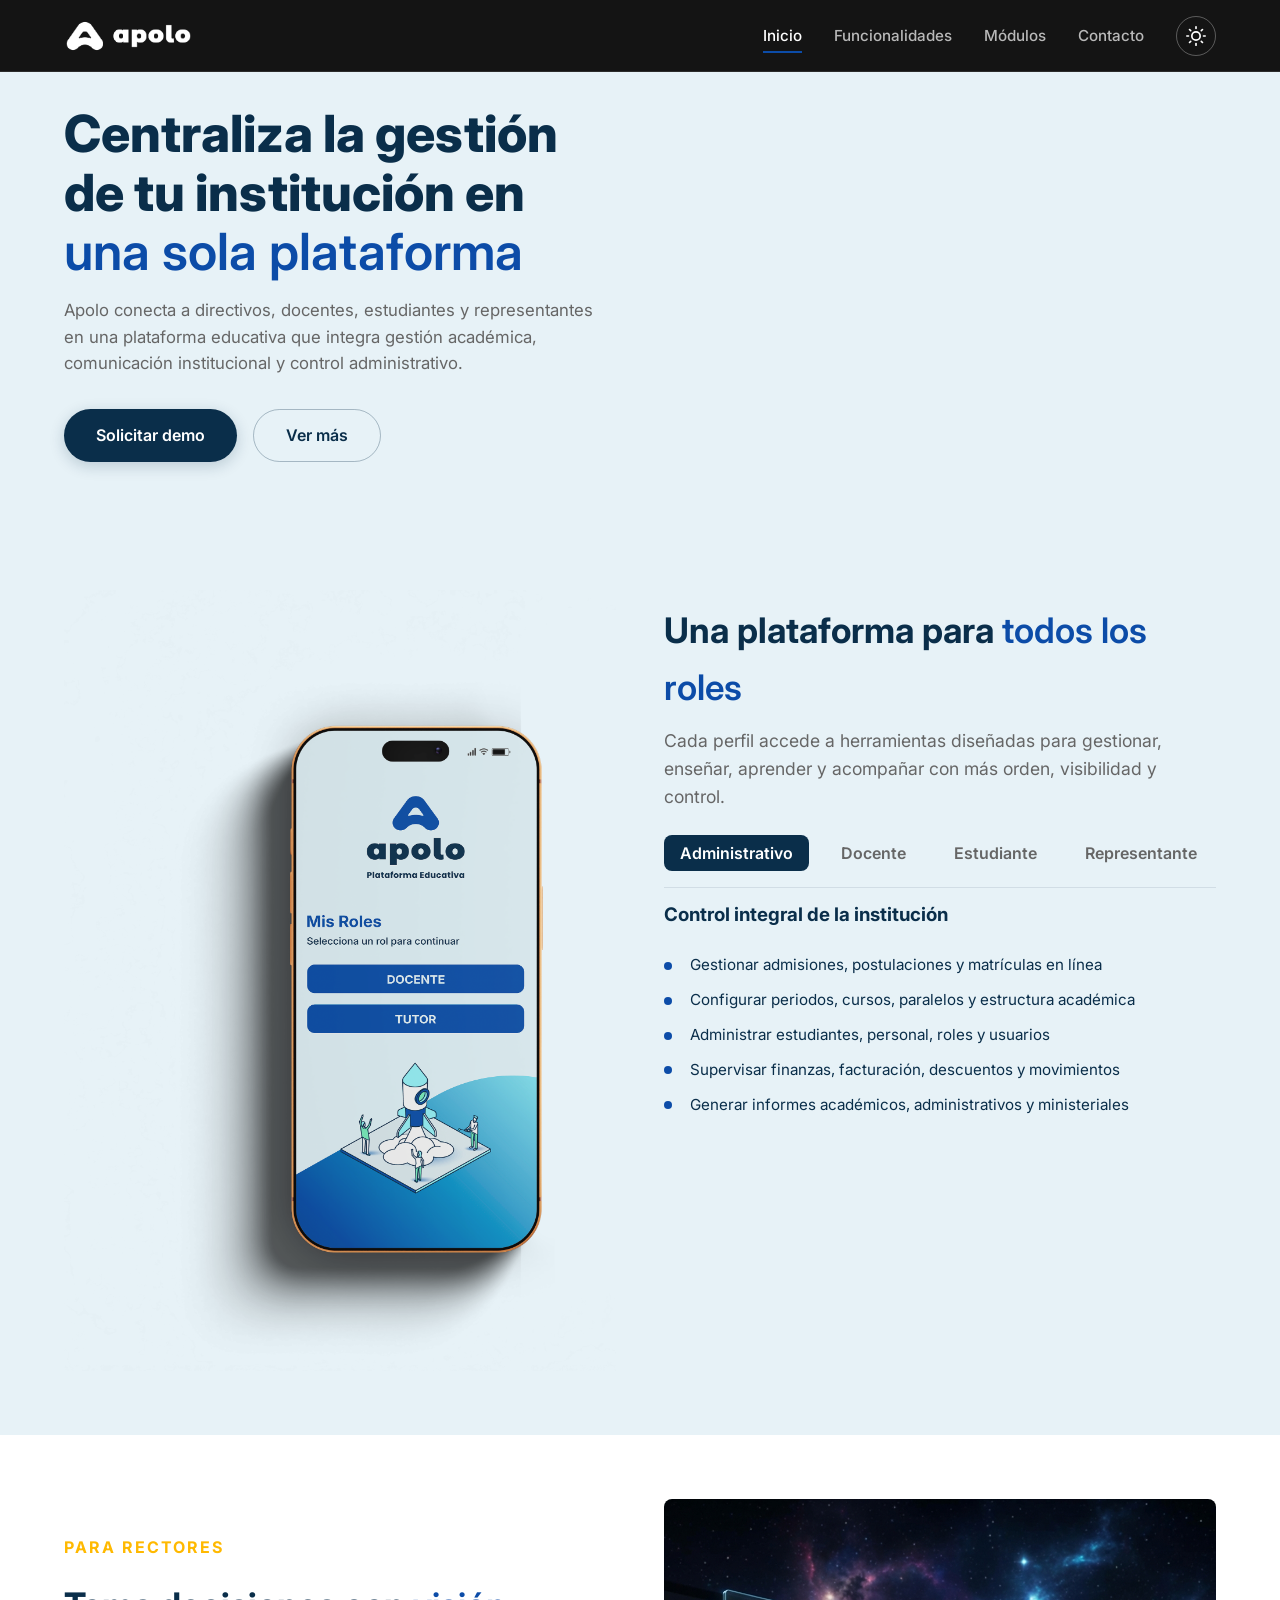
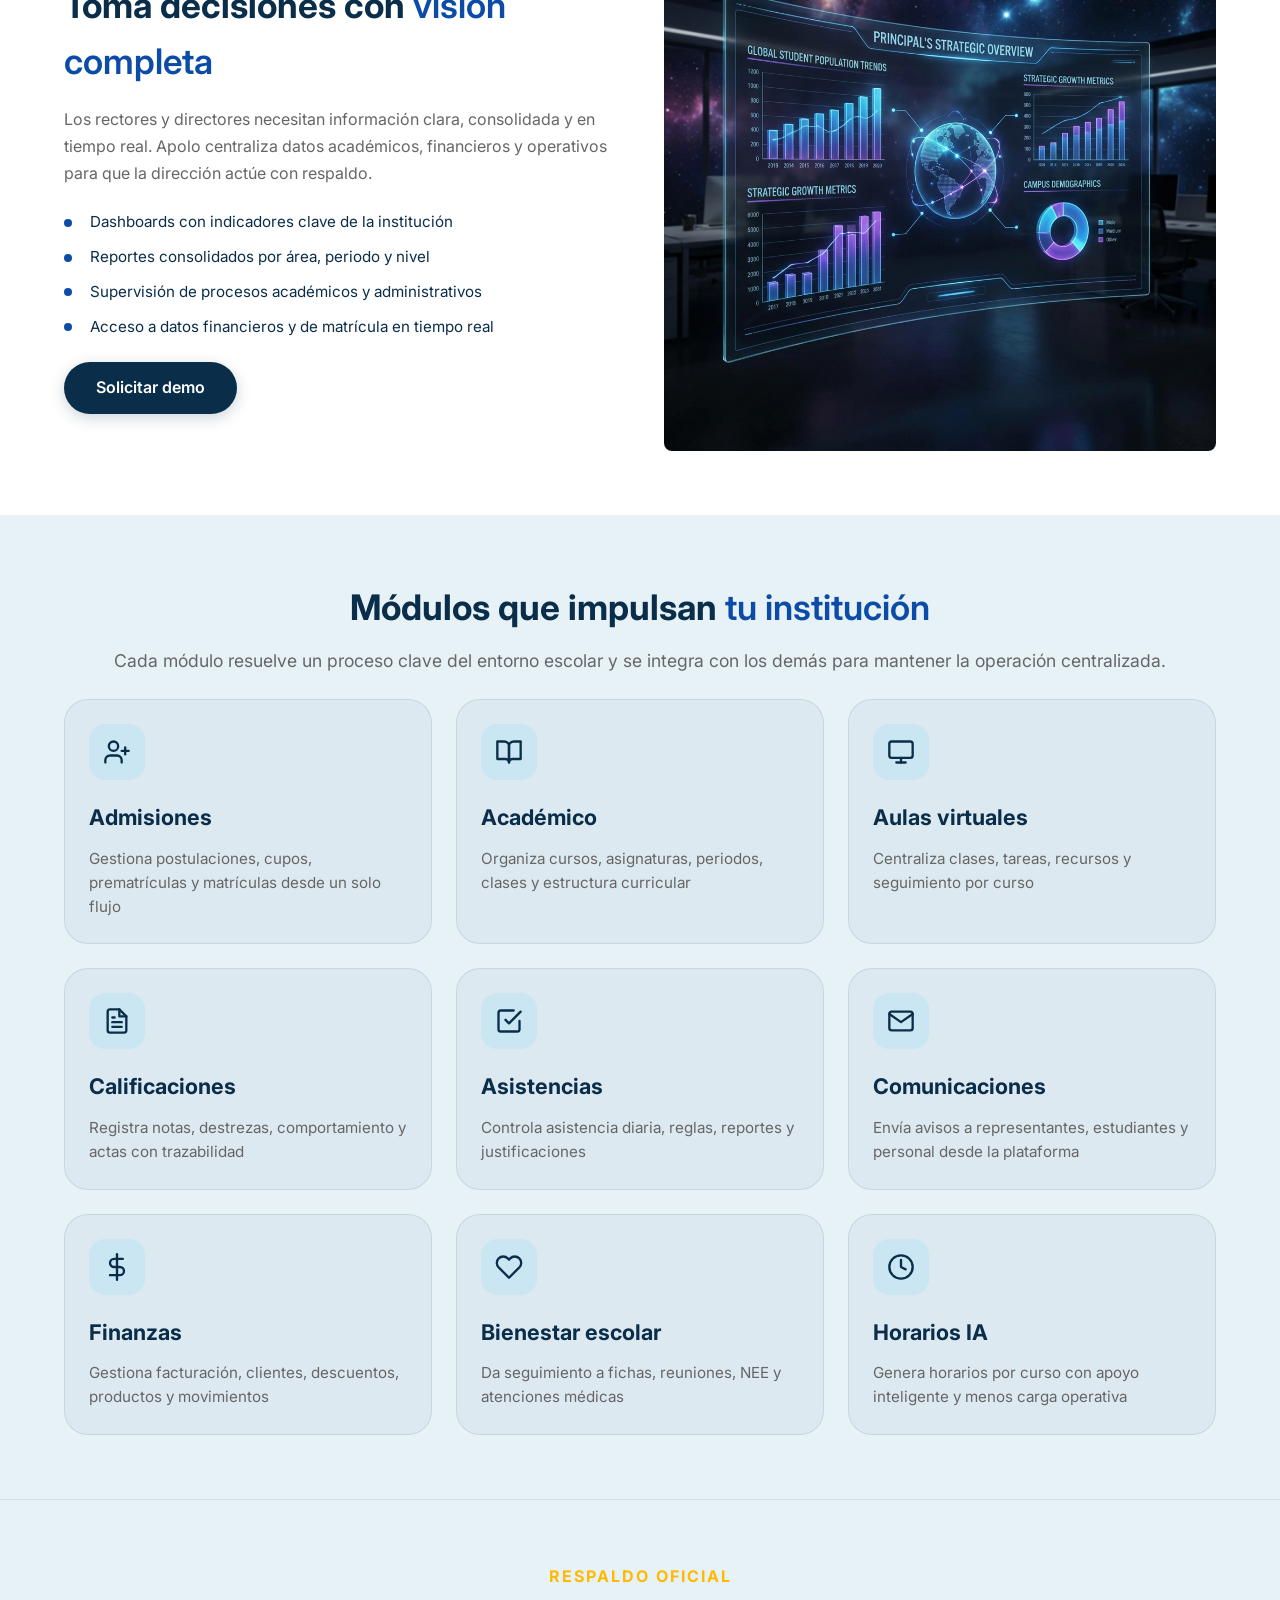
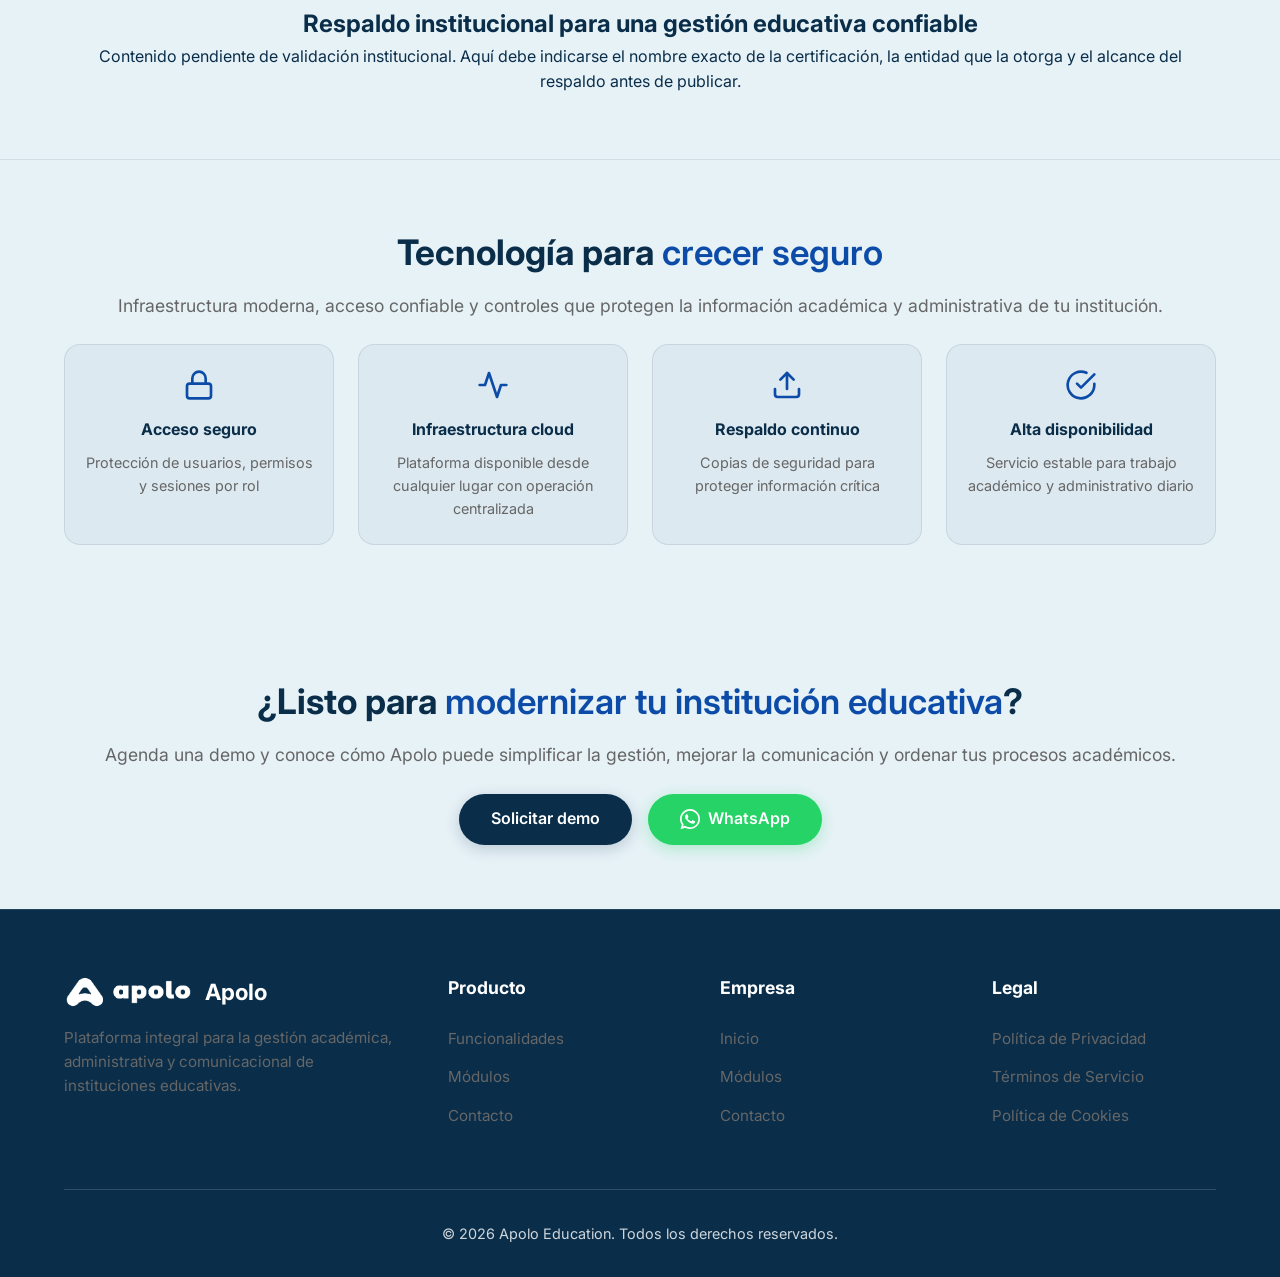
==== commit 9c7930df: "Reajuste general de estilos. Anchos y Altos miminos y maximos, responsividad general estandarizados." ====
--- a/index.html
+++ b/index.html
@@ -129,7 +129,6 @@
     <section class="hero section-padding" id="inicio" aria-labelledby="hero-heading">
       <div class="container">
         <div class="hero-content">
-          <span class="hero-badge">Plataforma Educativa</span>
           <h1 id="hero-heading">
             Centraliza la gestión de tu institución en
             <span class="text-gradient">una sola plataforma</span>
@@ -153,13 +152,23 @@
          ============================================================== -->
     <section class="section-padding" id="funcionalidades" aria-labelledby="features-heading">
       <div class="container">
-        <div class="section-title" data-animate>
-          <h2 id="features-heading">Una plataforma para <span class="text-gradient">todos los roles</span></h2>
-          <p>Cada perfil accede a herramientas diseñadas para gestionar, enseñar, aprender y acompañar con más orden, visibilidad y control.</p>
-        </div>
-
         <div class="features-showcase" data-animate>
+          <aside class="tabs-visual">
+              <img
+                id="roles-floating-image"
+                class="roles-floating-img"
+                src="/assets/img/Ap-PantallaROLES.webp"
+                alt="Pantalla general de roles de Apolo"
+                width="520"
+                height="380"
+                loading="lazy"
+              >
+          </aside>
           <div class="tabs-container">
+            <div class="section-title" data-animate>
+              <h2 id="features-heading">Una plataforma para <span class="text-gradient">todos los roles</span></h2>
+              <p>Cada perfil accede a herramientas diseñadas para gestionar, enseñar, aprender y acompañar con más orden, visibilidad y control.</p>
+            </div>
             <div class="nav-tabs" role="tablist" aria-label="Roles de usuario">
               <button class="tab-btn active" data-target="tab-admin" role="tab" aria-selected="true" aria-controls="tab-admin">Administrativo</button>
               <button class="tab-btn" data-target="tab-docente" role="tab" aria-selected="false" aria-controls="tab-docente">Docente</button>
@@ -219,18 +228,6 @@
               </div>
             </div>
           </div>
-
-          <aside class="tabs-visual">
-              <img
-                id="roles-floating-image"
-                class="roles-floating-img"
-                src="/assets/img/Ap-PantallaROLES.png"
-                alt="Pantalla general de roles de Apolo"
-                width="520"
-                height="380"
-                loading="lazy"
-              >
-          </aside>
         </div>
       </div>
     </section>
--- a/assets/css/main.css
+++ b/assets/css/main.css
@@ -141,7 +141,7 @@
 }
 
 .section-padding {
-  padding-block: clamp(4rem, 8vw, 7rem);
+  padding-block: clamp(3rem, 5vw, 5rem);
 }
 
 .text-gradient {
@@ -335,10 +335,9 @@
    8. HERO
    ============================================================ */
 .hero {
-  padding-top: calc(var(--header-h) + 4rem);
-  padding-bottom: 6rem;
-  min-height: 100vh;
-  min-height: 100dvh;
+  padding-top: calc(var(--header-h) + 2rem);
+  padding-bottom: 4rem;
+  min-height: auto;
   display: flex;
   align-items: center;
   position: relative;
@@ -357,13 +356,15 @@
 }
 
 .hero .container {
-  display: flex;
-  align-items: center;
+  display: grid;
+  grid-template-columns: 1fr 1fr;
   gap: 4rem;
+  align-items: center;
+  max-width: var(--container-max);
 }
 
 .hero-content {
-  max-width: 620px;
+  max-width: 100%;
   flex-shrink: 0;
   z-index: 1;
 }
@@ -383,16 +384,16 @@
 }
 
 .hero h1 {
-  font-size: clamp(2.5rem, 5vw, 4rem);
+  font-size: clamp(2rem, 4vw, 3.2rem);
   line-height: var(--leading-tight);
   font-weight: 800;
-  margin-bottom: 1.5rem;
+  margin-bottom: 1rem;
 }
 
 .hero p {
-  font-size: 1.2rem;
+  font-size: 1.05rem;
   color: var(--text-secondary);
-  margin-bottom: 2.5rem;
+  margin-bottom: 2rem;
   line-height: var(--leading-normal);
 }
 
@@ -404,20 +405,18 @@
 
 /* Hero visual / floating card */
 .hero-visual {
-  flex: 1;
-  display: flex;
-  justify-content: flex-end;
+  display: flex;
+  justify-content: center;
   align-items: center;
   min-width: 0;
 }
 
 .hero-device-visual {
-  width: clamp(760px, 78vw, 1500px);
-  max-width: none;
+  width: 100%;
+  max-width: 600px;
   height: auto;
   object-fit: contain;
-  transform: translateX(10%) scale(2.15);
-  transform-origin: center right;
+  transform: none;
   filter: drop-shadow(0 18px 38px rgba(10, 46, 74, 0.18));
   animation: hero-float 6s ease-in-out infinite;
   background: transparent;
@@ -435,37 +434,44 @@
    ============================================================ */
 .section-title {
   text-align: center;
-  margin-bottom: 4rem;
+  margin-bottom: 1.5rem;
 }
 .section-title h2 {
-  font-size: clamp(1.8rem, 4vw, 2.5rem);
+  font-size: clamp(1.6rem, 3.5vw, 2.2rem);
   font-weight: 700;
-  margin-bottom: 1rem;
+  margin-bottom: 0.75rem;
 }
 .section-title p {
   color: var(--text-secondary);
-  max-width: 600px;
+  max-width: var(--container-max);
   margin-inline: auto;
   font-size: 1.1rem;
 }
 
+.tabs-container .section-title {
+  text-align: left;
+}
+.tabs-container .section-title p {
+  margin-inline: 0;
+}
+
 /* ============================================================
    10. FEATURE TABS (Roles)
    ============================================================ */
 .features-showcase {
   display: grid;
-  grid-template-columns: minmax(0, 1fr) minmax(420px, 0.95fr);
-  gap: 2.5rem;
+  grid-template-columns: 1fr 1fr;
+  gap: 3rem;
   align-items: stretch;
 }
 
 .tabs-container {
-  background: var(--bg-card);
-  border: var(--glass-border);
-  border-radius: var(--radius-lg);
-  padding: 2rem;
-  box-shadow: var(--shadow-lg);
   min-width: 0;
+  padding: 0.75rem 0;
+}
+
+.feature-text {
+  max-width: 100%;
 }
 
 .nav-tabs {
@@ -473,8 +479,8 @@
   justify-content: flex-start;
   gap: 1rem;
   border-bottom: var(--glass-border);
-  padding-bottom: 1.5rem;
-  margin-bottom: 2rem;
+  padding-bottom: 1rem;
+  margin-bottom: 0.75rem;
   flex-wrap: wrap;
 }
 
@@ -508,19 +514,21 @@
 }
 
 .feature-text {
-  max-width: 640px;
+  max-width: 100%;
 }
 
 .tabs-visual {
   display: flex;
   align-items: center;
   justify-content: center;
+  height: 100%;
 }
 
 .roles-floating-img {
   display: block;
-  width: min(100%, 680px);
-  max-height: none;
+  width: 100%;
+  max-width: 560px;
+  height: auto;
   object-fit: contain;
   border: none;
   border-radius: 0;
@@ -544,14 +552,14 @@
 
 .modules-grid {
   display: grid;
-  grid-template-columns: repeat(auto-fit, minmax(300px, 1fr));
-  gap: 2rem;
+  grid-template-columns: repeat(auto-fit, minmax(280px, 1fr));
+  gap: 1.5rem;
 }
 
 .module-card {
   background: var(--bg-card);
   border: var(--glass-border);
-  padding: 2rem;
+  padding: 1.5rem;
   border-radius: var(--radius-lg);
   transition: all var(--dur-base) var(--ease);
 }
@@ -597,7 +605,7 @@
 
 .tech-item {
   background: var(--bg-card);
-  padding: 2rem 1rem;
+  padding: 1.5rem 1rem;
   border-radius: var(--radius-md);
   border: var(--glass-border);
   transition: transform var(--dur-base) var(--ease);
@@ -623,7 +631,7 @@
    13. PRICING
    ============================================================ */
 .pricing-list {
-  max-width: 900px;
+  max-width: var(--container-max);
   margin: 3rem auto 0;
   display: flex;
   flex-direction: column;
@@ -768,6 +776,9 @@
   font-size: 0.95rem;
   line-height: 1.5;
 }
+.feature-list li:last-child {
+  margin-bottom: 0;
+}
 .feature-list li::before {
   content: '';
   position: absolute;
@@ -854,7 +865,7 @@
 
 .legal-hero .container,
 .legal-shell .container {
-  max-width: 1080px;
+  max-width: var(--container-max);
 }
 
 .legal-breadcrumbs {
@@ -1154,32 +1165,41 @@
 
 /* Tablet */
 @media (max-width: 992px) {
+  .hero {
+    padding-top: calc(var(--header-h) + 2rem);
+    padding-bottom: 3rem;
+  }
   .hero .container {
-    flex-direction: column;
+    grid-template-columns: 1fr;
     text-align: center;
+    gap: 2rem;
   }
   .hero::before {
     background: linear-gradient(180deg, rgba(255, 255, 255, 0.9) 0%, rgba(255, 255, 255, 0.78) 58%, rgba(255, 255, 255, 0.5) 100%);
   }
-  .hero-content { margin-bottom: 3rem; }
+  .hero-content { max-width: 100%; }
   .hero-buttons { justify-content: center; }
   .hero-visual {
     justify-content: center;
     width: 100%;
   }
   .hero-device-visual {
-    width: min(100%, 980px);
-    transform: scale(1.28);
-    transform-origin: center center;
+    width: 100%;
+    max-width: 500px;
     filter: drop-shadow(0 10px 24px rgba(10, 46, 74, 0.12));
   }
-  .features-showcase { grid-template-columns: 1fr; }
-  .tabs-visual { order: -1; }
+  .features-showcase { grid-template-columns: 1fr; gap: 2rem; }
+  .tabs-container { order: -1; }
+  .tabs-container .section-title { text-align: center; }
+  .tabs-container .section-title p { margin-inline: auto; }
+  .nav-tabs { justify-content: center; }
   .roles-floating-img {
-    width: min(100%, 560px);
+    width: 100%;
+    max-width: 420px;
     margin-inline: auto;
   }
   .tech-grid { grid-template-columns: 1fr 1fr; }
+  .modules-grid { grid-template-columns: repeat(2, 1fr); }
   .footer-top { grid-template-columns: 1fr 1fr; }
   .rector-content { grid-template-columns: 1fr; text-align: center; }
   .rector-text .efiap-badge { text-align: center; }
@@ -1196,18 +1216,20 @@
 
 /* Mobile */
 @media (max-width: 768px) {
+  .section-padding {
+    padding-block: clamp(2.5rem, 4vw, 4rem);
+  }
   .hero-device-visual {
-    width: min(112%, 760px);
-    transform: scale(1.08);
-  }
-  .tabs-container {
-    padding: 1.5rem;
-  }
+    width: 100%;
+    max-width: 380px;
+  }
+
   .nav-tabs {
     justify-content: center;
   }
   .roles-floating-img {
-    width: min(100%, 500px);
+    width: 100%;
+    max-width: 360px;
   }
   .nav-menu {
     position: fixed;
@@ -1242,6 +1264,7 @@
     min-width: auto;
   }
   .tech-grid { grid-template-columns: 1fr; }
+  .modules-grid { grid-template-columns: 1fr; }
   .rector-content { gap: 2rem; }
   .legal-hero { padding-top: 3.5rem; }
   .legal-intro,
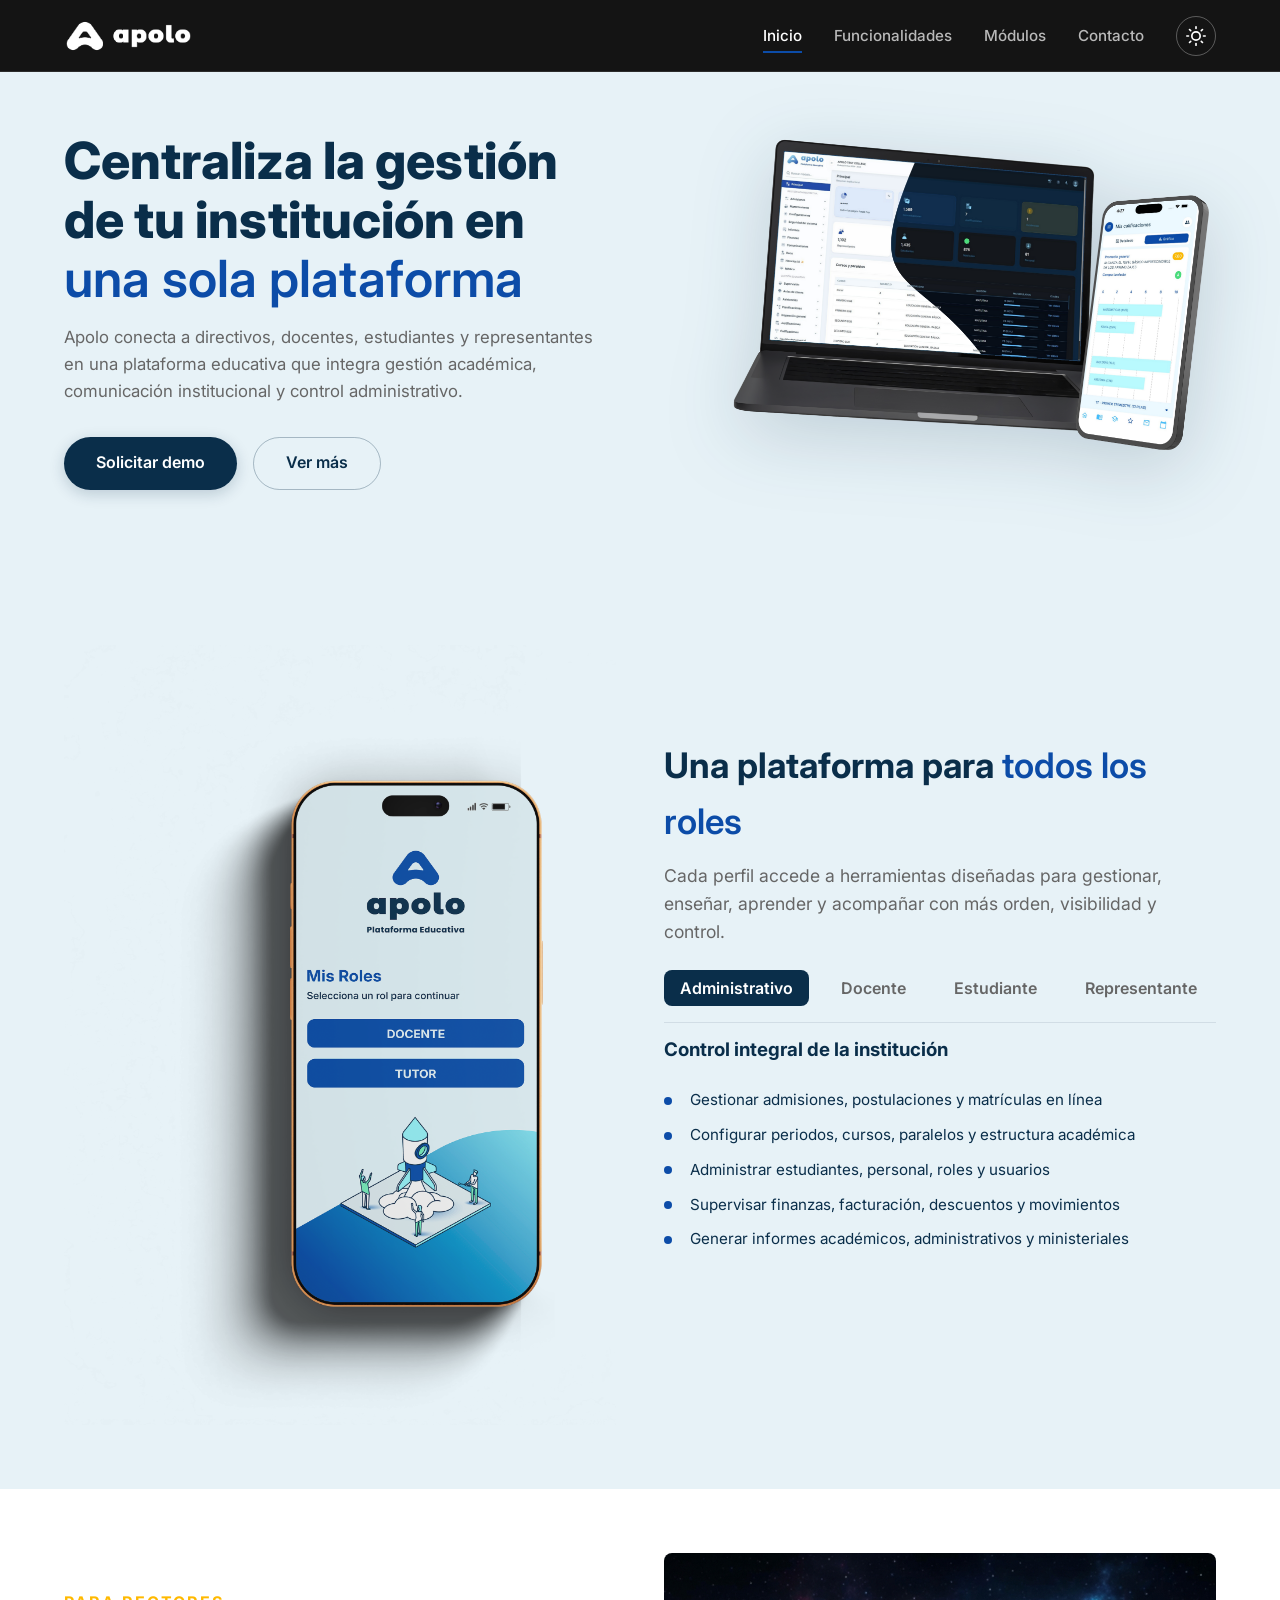
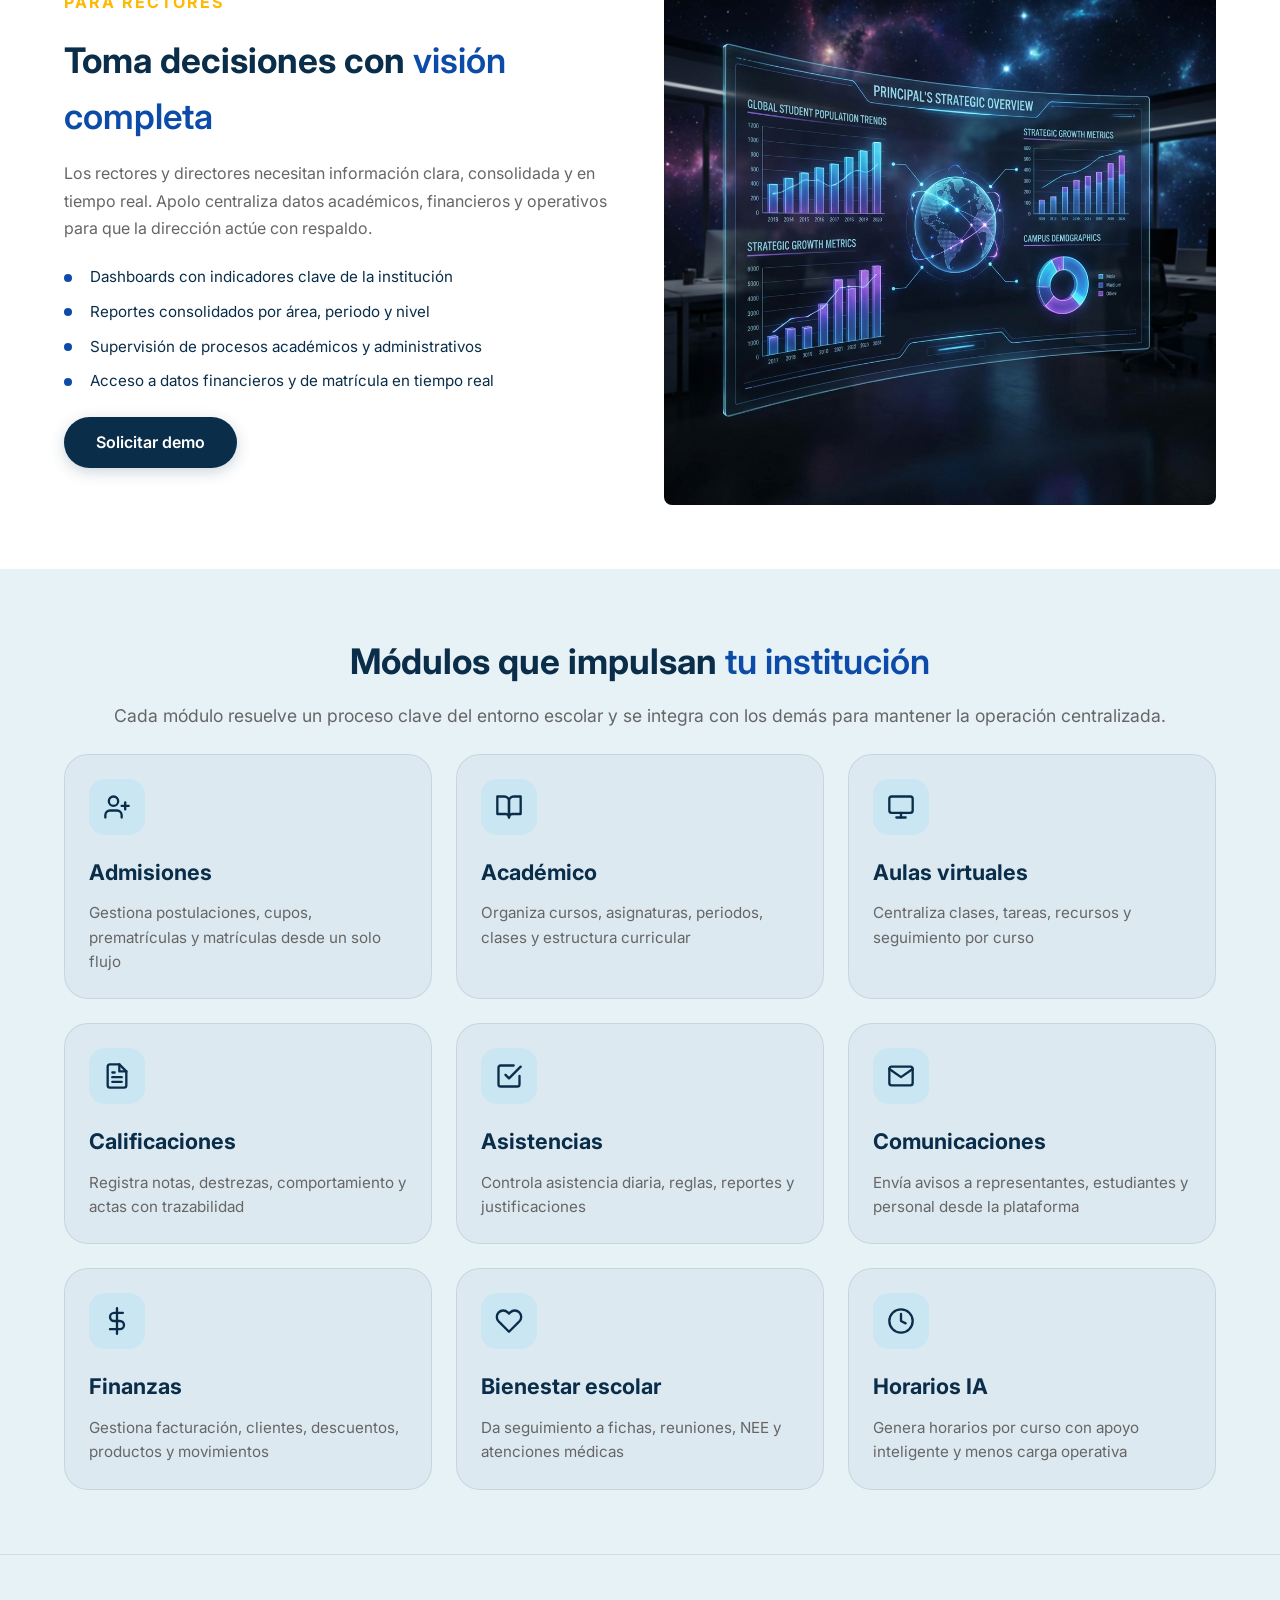
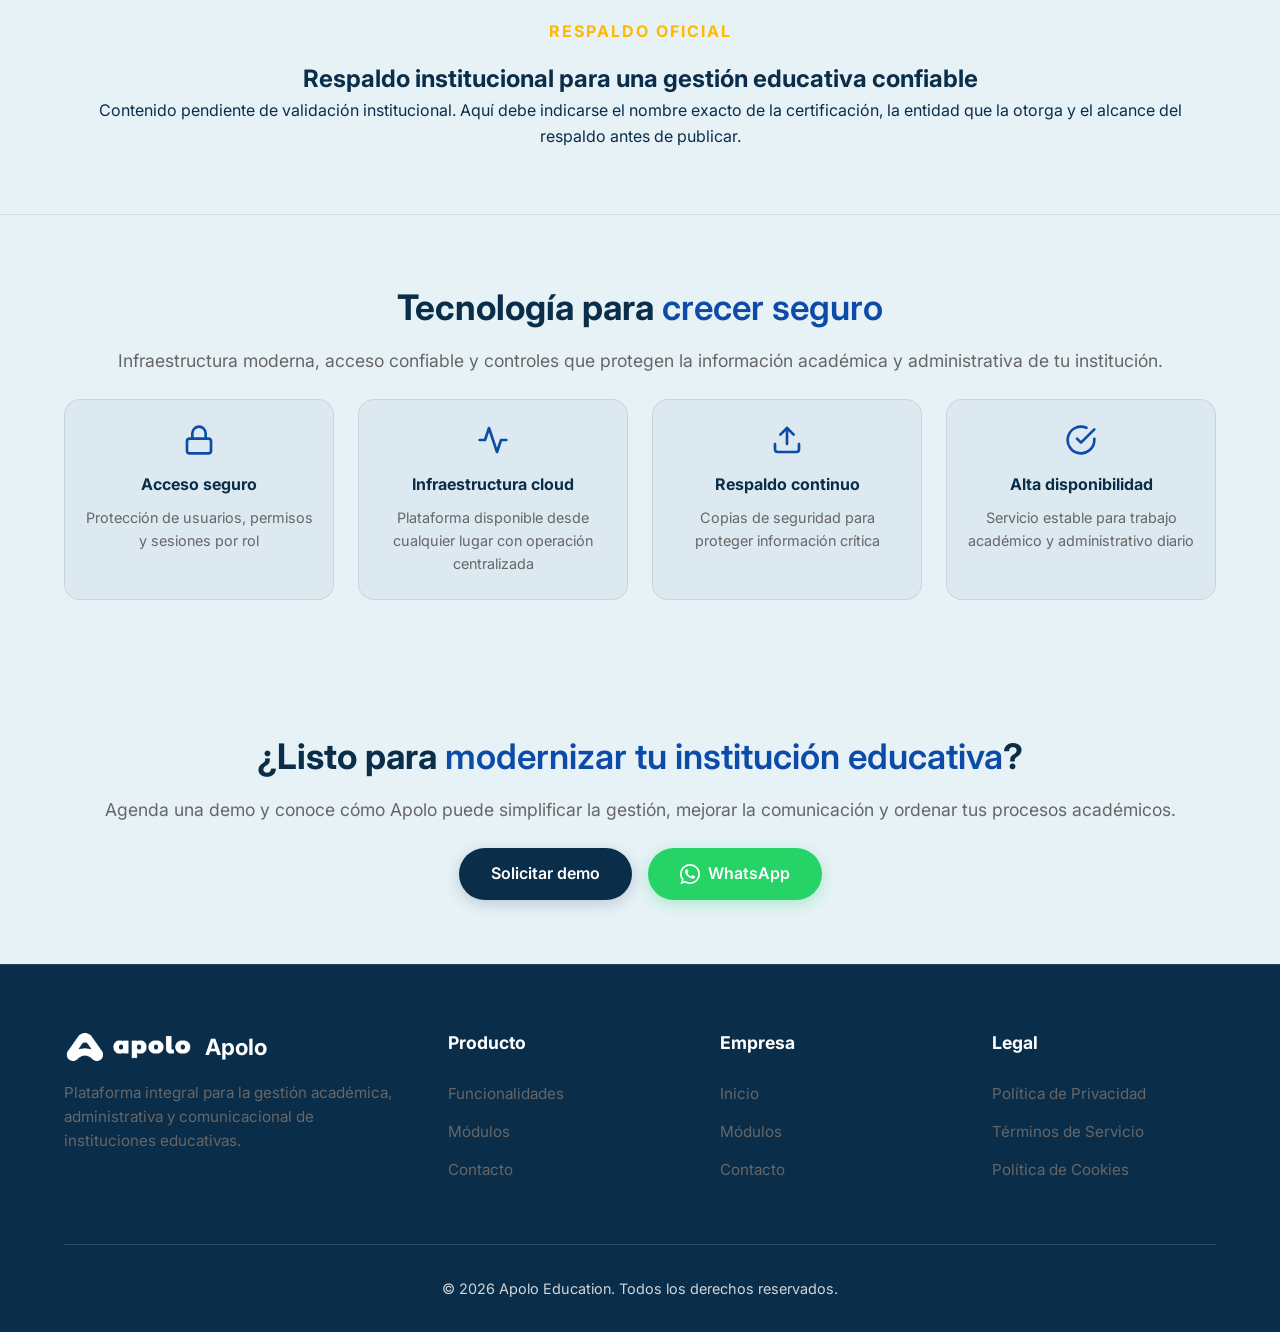
==== commit 8f23ac52: "Reajuste de dimensiones por seccion y elementos en general, agregada la imagen del Hero, y refactor " ====
--- a/index.html
+++ b/index.html
@@ -139,10 +139,15 @@
             <a href="#funcionalidades" class="btn btn-outline">Ver más</a>
           </div>
         </div>
-        <div class="hero-visual" aria-hidden="true">
-          <div class="hero-card">
-            <!-- Placeholder: imagen o gráfico hero -->
-          </div>
+        <div class="hero-visual">
+          <img 
+            src="/assets/img/apolo web y mobile mockup.webp" 
+            alt="Apolo - Plataforma educativa en web y móvil"
+            class="hero-device-visual"
+            width="800"
+            height="600"
+            loading="eager"
+          >
         </div>
       </div>
     </section>
--- a/assets/css/main.css
+++ b/assets/css/main.css
@@ -342,6 +342,11 @@
   align-items: center;
   position: relative;
   overflow: hidden;
+  background: var(--bg-deep);
+}
+
+body.light-mode .hero {
+  background: var(--bg-body);
 }
 
 .hero::before {
@@ -413,7 +418,7 @@
 
 .hero-device-visual {
   width: 100%;
-  max-width: 600px;
+  max-width: 100%;
   height: auto;
   object-fit: contain;
   transform: none;
@@ -458,6 +463,13 @@
 /* ============================================================
    10. FEATURE TABS (Roles)
    ============================================================ */
+#funcionalidades {
+  background: var(--bg-deep);
+}
+body.light-mode #funcionalidades {
+  background: var(--bg-body);
+}
+
 .features-showcase {
   display: grid;
   grid-template-columns: 1fr 1fr;
@@ -468,6 +480,7 @@
 .tabs-container {
   min-width: 0;
   padding: 0.75rem 0;
+  margin-top: 5rem;
 }
 
 .feature-text {
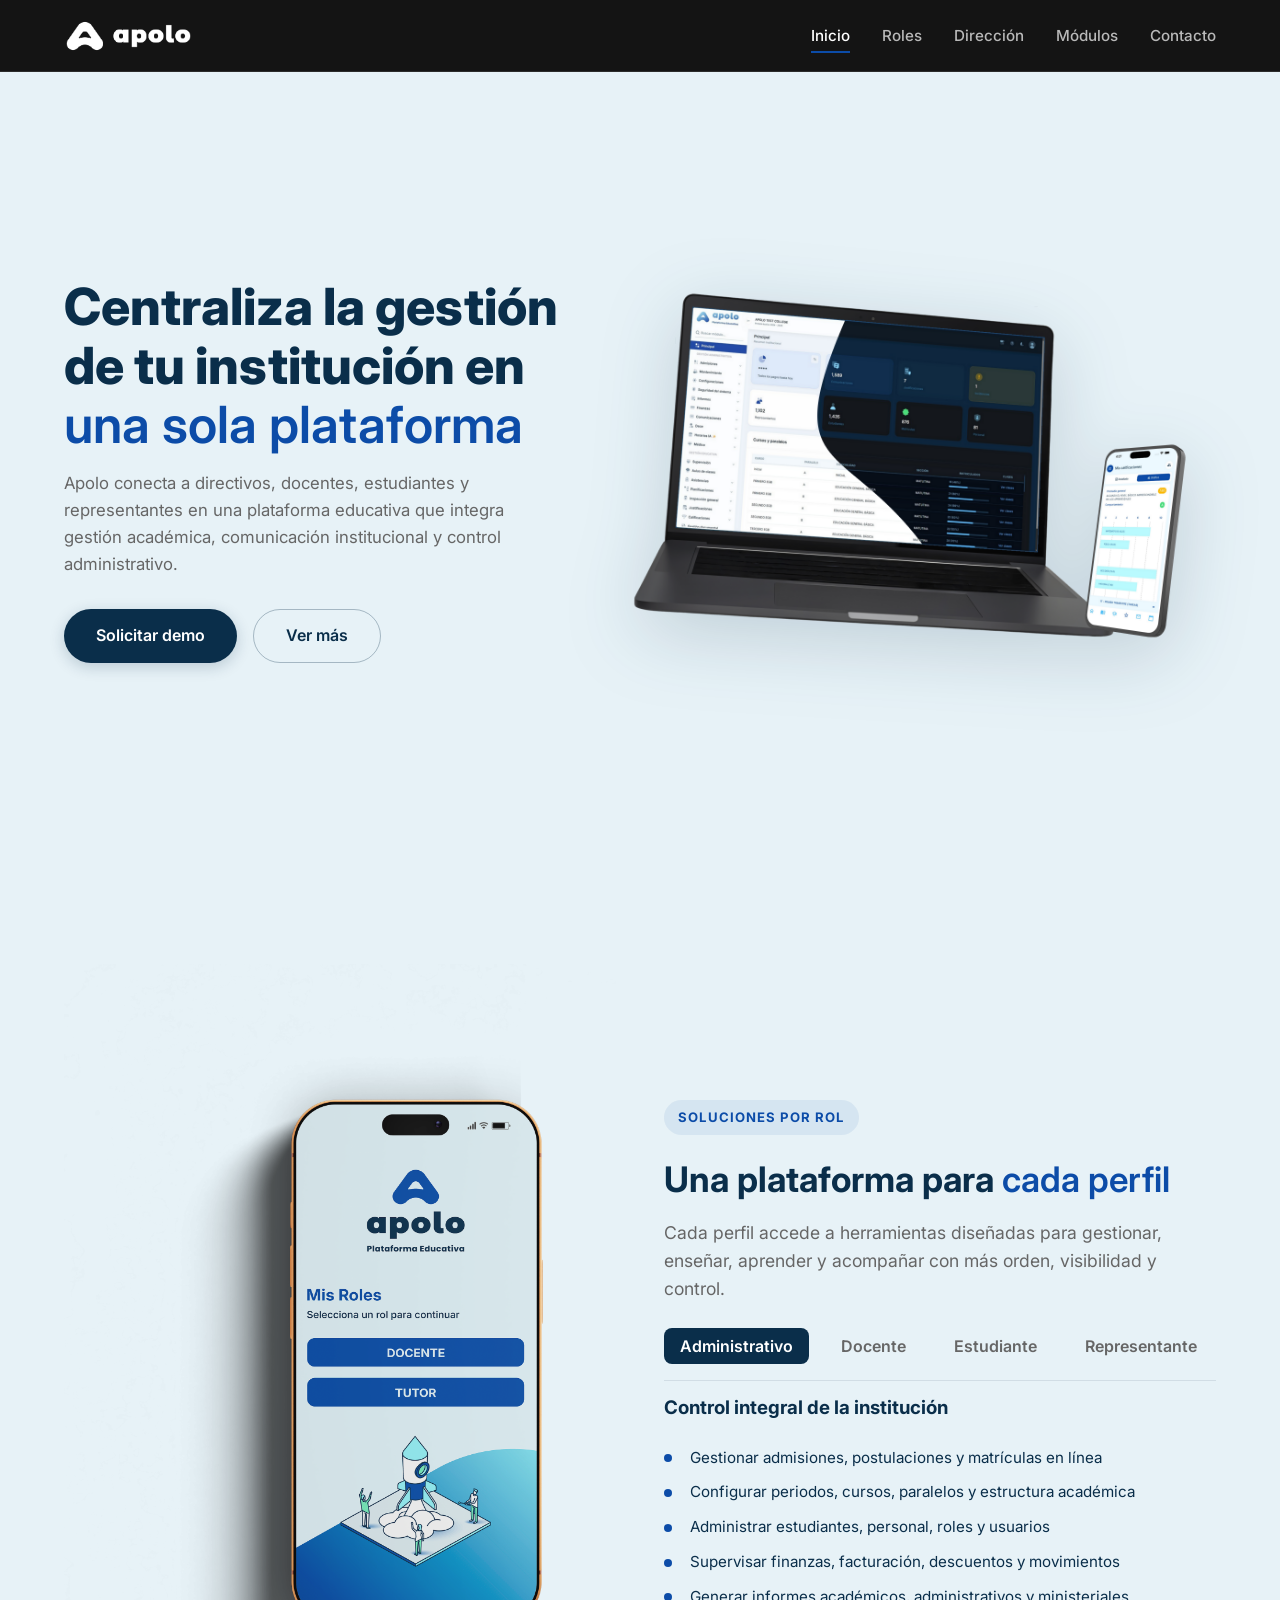
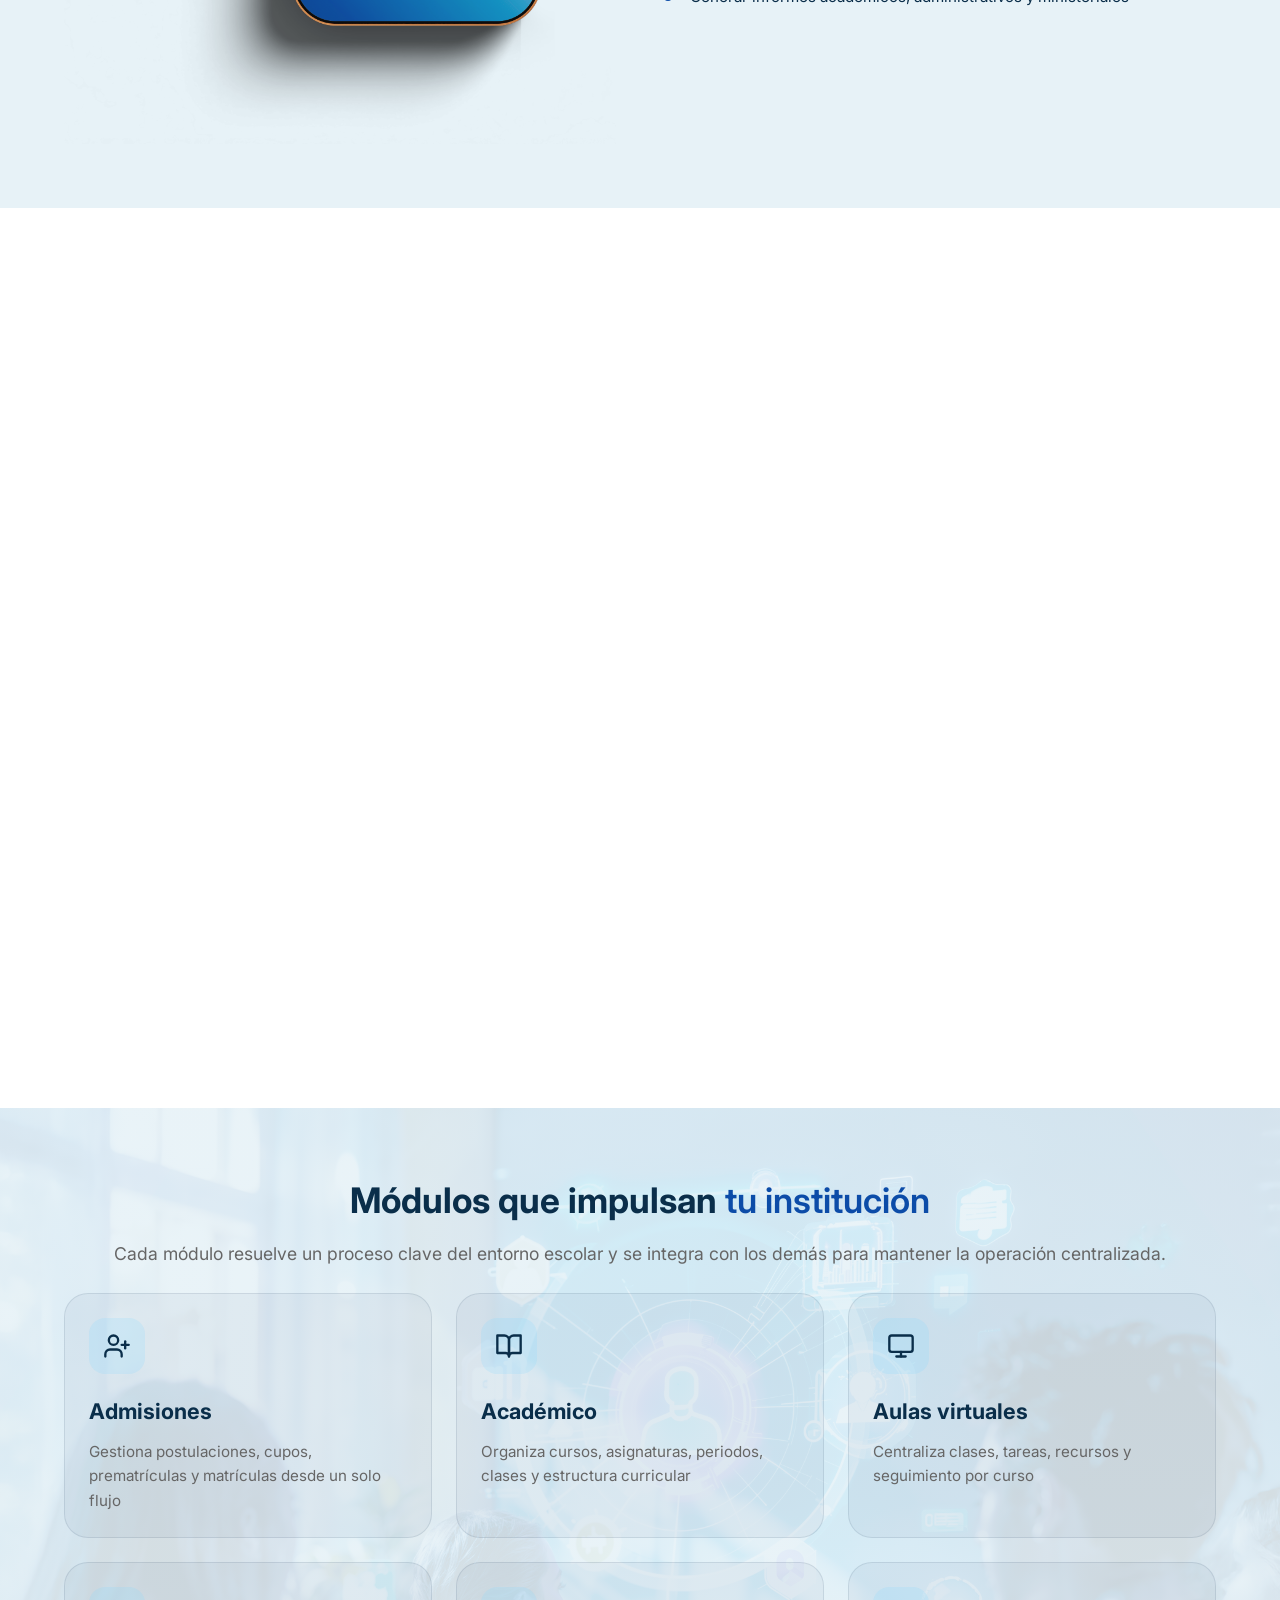
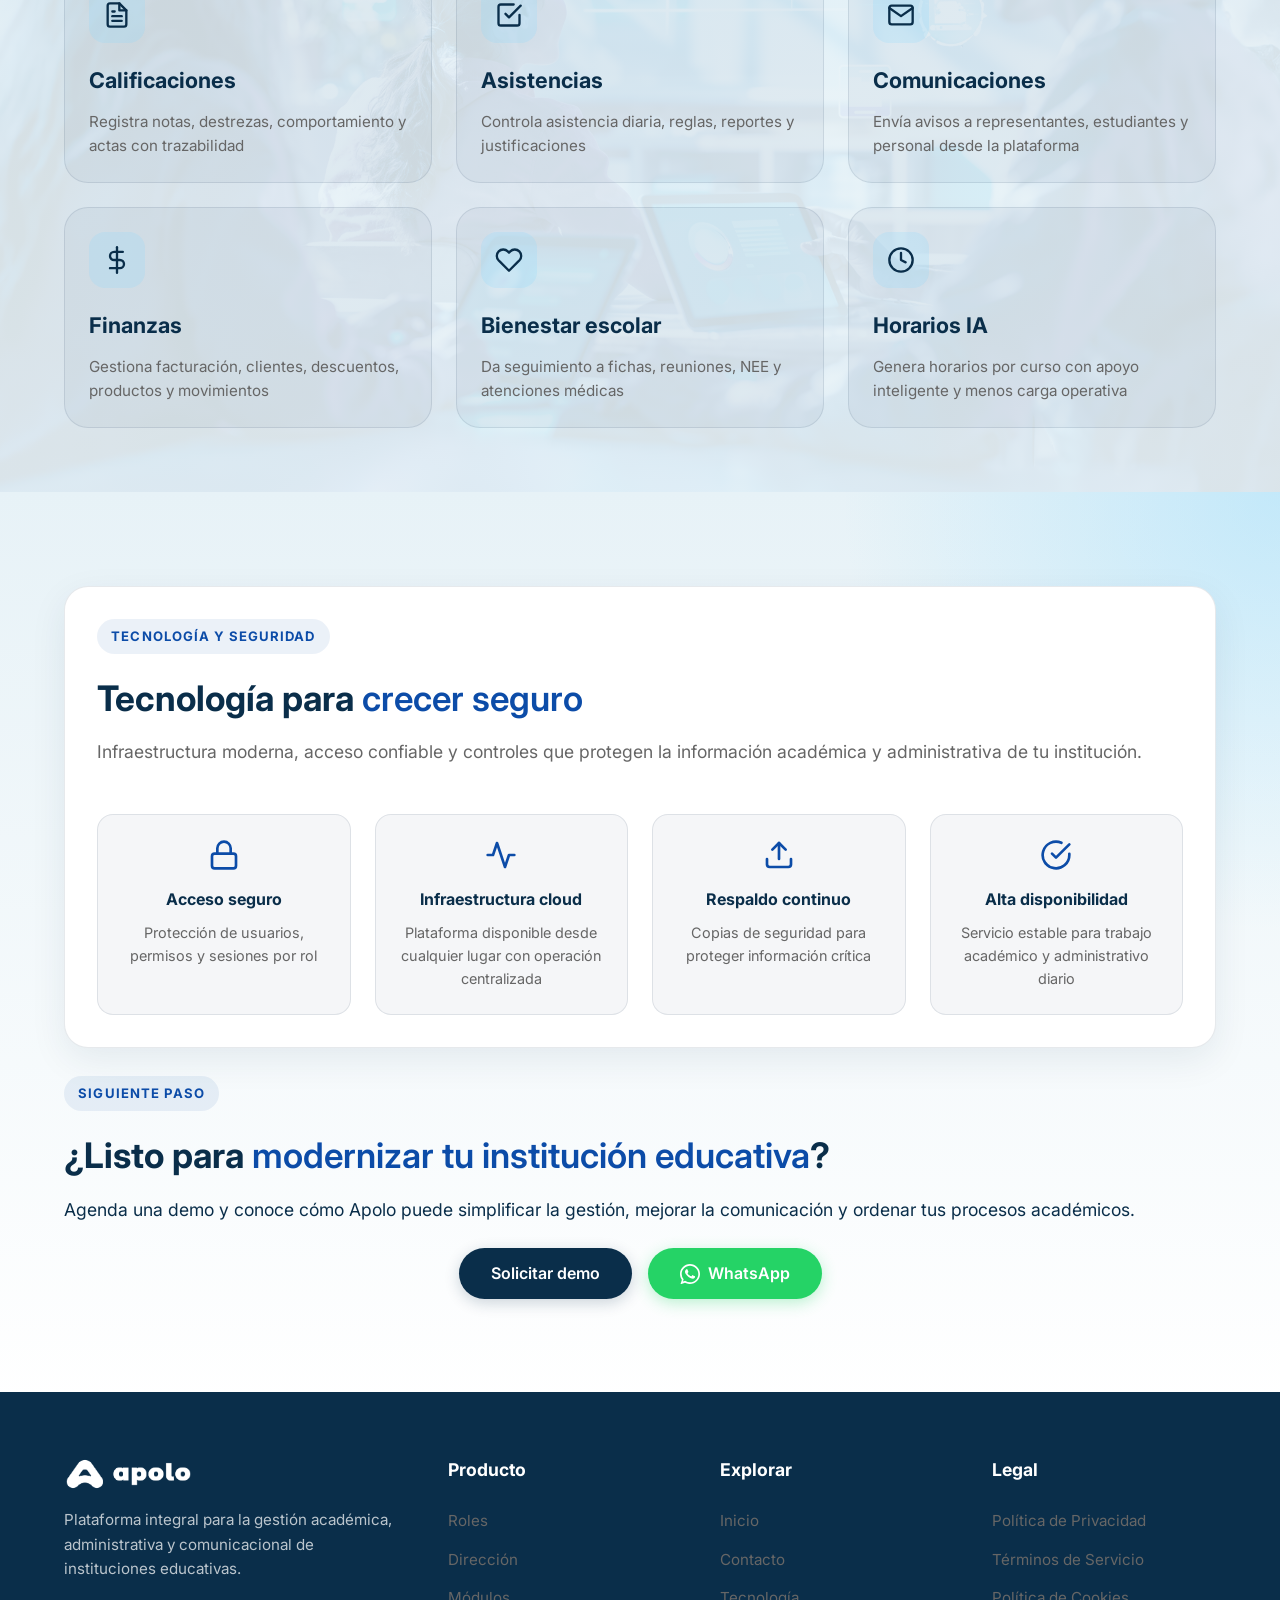
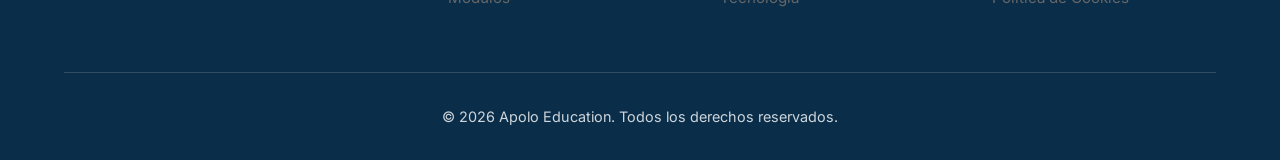
==== commit 664429a1: "Punto de partida para la Landing Page" ====
--- a/index.html
+++ b/index.html
@@ -1,5 +1,5 @@
 <!DOCTYPE html>
-<html lang="es" dir="ltr">
+<html lang="es" dir="ltr" data-page-path="" data-page-name="Apolo — Plataforma Educativa Integral" data-og-image="assets/img/og-cover.png">
 <head>
   <!-- ====== BASIC META ====== -->
   <meta charset="UTF-8">
@@ -12,15 +12,15 @@
   <meta name="keywords" content="plataforma educativa, gestión académica, software educativo, sistema escolar, ERP educativo, Apolo Education, gestión institucional">
   <meta name="author" content="Apolo Education">
   <meta name="robots" content="index, follow, max-image-preview:large, max-snippet:-1, max-video-preview:-1">
-  <link rel="canonical" href="https://info.apolo.education/">
+  <link id="canonical-link" rel="canonical" href="https://info.apolo.education/">
 
   <!-- ====== OPEN GRAPH (Facebook / LinkedIn / WhatsApp) ====== -->
   <meta property="og:type" content="website">
   <meta property="og:site_name" content="Apolo Education">
   <meta property="og:title" content="Apolo — Plataforma Educativa Integral">
   <meta property="og:description" content="Gestión académica, comunicación y control institucional en una sola plataforma. Conecta toda tu comunidad educativa.">
-  <meta property="og:url" content="https://info.apolo.education/">
-  <meta property="og:image" content="https://info.apolo.education/assets/img/og-cover.png">
+  <meta id="meta-og-url" property="og:url" content="https://info.apolo.education/">
+  <meta id="meta-og-image" property="og:image" content="https://info.apolo.education/assets/img/og-cover.png">
   <meta property="og:image:width" content="1200">
   <meta property="og:image:height" content="630">
   <meta property="og:image:alt" content="Apolo — Plataforma Educativa Integral">
@@ -30,13 +30,13 @@
   <meta name="twitter:card" content="summary_large_image">
   <meta name="twitter:title" content="Apolo — Plataforma Educativa Integral">
   <meta name="twitter:description" content="Gestión académica, comunicación y control institucional en una sola plataforma.">
-  <meta name="twitter:image" content="https://info.apolo.education/assets/img/og-cover.png">
+  <meta id="meta-twitter-image" name="twitter:image" content="https://info.apolo.education/assets/img/og-cover.png">
 
   <!-- ====== FAVICON & MANIFEST ====== -->
-  <link rel="icon" type="image/png" sizes="32x32" href="/assets/img/favicon.png">
-  <link rel="apple-touch-icon" href="/assets/img/favicon.png">
+  <link rel="icon" type="image/png" sizes="32x32" href="assets/img/favicon.ico">
+  <link rel="apple-touch-icon" href="assets/img/favicon.ico">
   <meta name="theme-color" content="#0A2E4A">
-  <link rel="manifest" href="/manifest.json">
+  <link rel="manifest" href="manifest.json">
 
   <!-- ====== PRECONNECT & FONTS ====== -->
   <link rel="preconnect" href="https://fonts.googleapis.com">
@@ -44,10 +44,10 @@
   <link href="https://fonts.googleapis.com/css2?family=Inter:wght@300;400;500;600;700;800&display=swap" rel="stylesheet">
 
   <!-- ====== CSS ====== -->
-  <link rel="stylesheet" href="/assets/css/main.css">
+  <link rel="stylesheet" href="assets/css/main.css">
 
   <!-- ====== STRUCTURED DATA — Organization ====== -->
-  <script type="application/ld+json">
+  <script id="ld-org" type="application/ld+json">
   {
     "@context": "https://schema.org",
     "@type": "Organization",
@@ -65,7 +65,7 @@
   </script>
 
   <!-- ====== STRUCTURED DATA — WebSite (SearchAction) ====== -->
-  <script type="application/ld+json">
+  <script id="ld-website" type="application/ld+json">
   {
     "@context": "https://schema.org",
     "@type": "WebSite",
@@ -75,7 +75,7 @@
   </script>
 
   <!-- ====== STRUCTURED DATA — SoftwareApplication ====== -->
-  <script type="application/ld+json">
+  <script id="ld-software" type="application/ld+json">
   {
     "@context": "https://schema.org",
     "@type": "SoftwareApplication",
@@ -91,6 +91,9 @@
     }
   }
   </script>
+
+  <script src="assets/js/site-config.js"></script>
+  <script src="assets/js/site-meta.js"></script>
 </head>
 
 <body>
@@ -99,21 +102,16 @@
        ================================================================ -->
   <header class="navbar" role="banner">
     <nav class="container" aria-label="Navegación principal">
-      <a href="/" class="logo" aria-label="Apolo Education — Inicio">
-        <img src="/assets/img/APOLO-V3-05.png" alt="Apolo Education" width="36" height="36" loading="eager">
+      <a href="#inicio" class="logo" aria-label="Apolo Education — Inicio">
+        <img src="assets/img/APOLO-V3-05.webp" alt="Apolo Education" width="36" height="36" loading="eager">
       </a>
 
       <ul class="nav-menu" id="nav-menu" role="menubar">
         <li role="none"><a href="#inicio" class="nav-link active" role="menuitem">Inicio</a></li>
-        <li role="none"><a href="#funcionalidades" class="nav-link" role="menuitem">Funcionalidades</a></li>
+        <li role="none"><a href="#roles" class="nav-link" role="menuitem">Roles</a></li>
+        <li role="none"><a href="#direccion" class="nav-link" role="menuitem">Dirección</a></li>
         <li role="none"><a href="#modulos" class="nav-link" role="menuitem">Módulos</a></li>
         <li role="none"><a href="#contacto" class="nav-link" role="menuitem">Contacto</a></li>
-        <li role="none">
-          <button class="theme-btn" id="theme-toggle" type="button" aria-label="Cambiar tema claro/oscuro">
-            <svg class="sun-icon" xmlns="http://www.w3.org/2000/svg" width="20" height="20" viewBox="0 0 24 24" fill="none" stroke="currentColor" stroke-width="2" stroke-linecap="round" stroke-linejoin="round" aria-hidden="true"><circle cx="12" cy="12" r="5"/><line x1="12" y1="1" x2="12" y2="3"/><line x1="12" y1="21" x2="12" y2="23"/><line x1="4.22" y1="4.22" x2="5.64" y2="5.64"/><line x1="18.36" y1="18.36" x2="19.78" y2="19.78"/><line x1="1" y1="12" x2="3" y2="12"/><line x1="21" y1="12" x2="23" y2="12"/><line x1="4.22" y1="19.78" x2="5.64" y2="18.36"/><line x1="18.36" y1="5.64" x2="19.78" y2="4.22"/></svg>
-            <svg class="moon-icon" xmlns="http://www.w3.org/2000/svg" width="20" height="20" viewBox="0 0 24 24" fill="none" stroke="currentColor" stroke-width="2" stroke-linecap="round" stroke-linejoin="round" style="display:none" aria-hidden="true"><path d="M21 12.79A9 9 0 1 1 11.21 3 7 7 0 0 0 21 12.79z"/></svg>
-          </button>
-        </li>
       </ul>
 
       <button class="mobile-toggle" id="mobile-toggle" type="button" aria-expanded="false" aria-controls="nav-menu" aria-label="Abrir menú de navegación">
@@ -122,11 +120,11 @@
     </nav>
   </header>
 
-  <main>
+  <main class="home-flow">
     <!-- ==============================================================
          HERO
          ============================================================== -->
-    <section class="hero section-padding" id="inicio" aria-labelledby="hero-heading">
+    <section class="hero section-padding screen-section screen-section--hero" id="inicio" aria-labelledby="hero-heading">
       <div class="container">
         <div class="hero-content">
           <h1 id="hero-heading">
@@ -136,12 +134,12 @@
           <p>Apolo conecta a directivos, docentes, estudiantes y representantes en una plataforma educativa que integra gestión académica, comunicación institucional y control administrativo.</p>
           <div class="hero-buttons">
             <a href="#contacto" class="btn btn-primary">Solicitar demo</a>
-            <a href="#funcionalidades" class="btn btn-outline">Ver más</a>
+            <a href="#roles" class="btn btn-outline">Ver más</a>
           </div>
         </div>
         <div class="hero-visual">
-          <img 
-            src="/assets/img/apolo web y mobile mockup.webp" 
+          <img
+            src="assets/img/apolo web y mobile mockup.webp"
             alt="Apolo - Plataforma educativa en web y móvil"
             class="hero-device-visual"
             width="800"
@@ -153,16 +151,16 @@
     </section>
 
     <!-- ==============================================================
-         FUNCIONALIDADES / ROLES (Tabs)
+         ROLES (Tabs)
          ============================================================== -->
-    <section class="section-padding" id="funcionalidades" aria-labelledby="features-heading">
+    <section class="section-padding screen-section screen-section--roles" id="roles" aria-labelledby="roles-heading">
       <div class="container">
         <div class="features-showcase" data-animate>
           <aside class="tabs-visual">
               <img
                 id="roles-floating-image"
                 class="roles-floating-img"
-                src="/assets/img/Ap-PantallaROLES.webp"
+                src="assets/img/Ap-PantallaROLES.webp"
                 alt="Pantalla general de roles de Apolo"
                 width="520"
                 height="380"
@@ -171,7 +169,8 @@
           </aside>
           <div class="tabs-container">
             <div class="section-title" data-animate>
-              <h2 id="features-heading">Una plataforma para <span class="text-gradient">todos los roles</span></h2>
+              <span class="section-kicker">Soluciones por rol</span>
+              <h2 id="roles-heading">Una plataforma para <span class="text-gradient">cada perfil</span></h2>
               <p>Cada perfil accede a herramientas diseñadas para gestionar, enseñar, aprender y acompañar con más orden, visibilidad y control.</p>
             </div>
             <div class="nav-tabs" role="tablist" aria-label="Roles de usuario">
@@ -238,14 +237,14 @@
     </section>
 
     <!-- ==============================================================
-         RECTOR — SECCIÓN INDEPENDIENTE
+         DIRECCIÓN / RECTORÍA
          ============================================================== -->
-    <section class="rector-section section-padding" id="rector" aria-labelledby="rector-heading">
+    <section class="rector-section section-padding screen-section screen-section--leadership" id="direccion" aria-labelledby="rector-heading">
       <div class="container">
         <div class="rector-content" data-animate>
           <div class="rector-text">
-            <span class="efiap-badge">Para Rectores</span>
-            <h2 id="rector-heading">Toma decisiones con <span class="text-gradient">visión completa</span></h2>
+            <span class="section-kicker">Dirección institucional</span>
+            <h2 id="rector-heading">Decisiones directivas con <span class="text-gradient">visión completa</span></h2>
             <p>Los rectores y directores necesitan información clara, consolidada y en tiempo real. Apolo centraliza datos académicos, financieros y operativos para que la dirección actúe con respaldo.</p>
             <ul class="feature-list">
               <li>Dashboards con indicadores clave de la institución</li>
@@ -256,7 +255,7 @@
             <a href="#contacto" class="btn btn-primary" style="margin-top:1.5rem;">Solicitar demo</a>
           </div>
           <div class="rector-image">
-            <img src="/assets/img/tabs/rector.webp" alt="Vista del rector en Apolo Education" width="520" height="400" loading="lazy">
+            <img src="assets/img/tabs/rector.webp" alt="Vista del rector en Apolo Education" width="520" height="400" loading="lazy">
           </div>
         </div>
       </div>
@@ -265,7 +264,7 @@
     <!-- ==============================================================
          MÓDULOS
          ============================================================== -->
-    <section class="section-padding" id="modulos" aria-labelledby="modules-heading">
+    <section class="section-padding screen-section screen-section--modules" id="modulos" aria-labelledby="modules-heading">
       <div class="container">
         <div class="section-title" data-animate>
           <h2 id="modules-heading">Módulos que impulsan <span class="text-gradient">tu institución</span></h2>
@@ -349,107 +348,93 @@
     </section>
 
     <!-- ==============================================================
-         EFIAP / CERTIFICACIONES
+         TECNOLOGÍA + CONTACTO + CIERRE
          ============================================================== -->
-    <section class="efiap-section section-padding" id="efiap" aria-labelledby="efiap-heading">
-      <div class="container">
-        <span class="efiap-badge" data-animate>Respaldo Oficial</span>
-        <h2 id="efiap-heading" data-animate>Respaldo institucional para una gestión educativa confiable</h2>
-        <p data-animate>Contenido pendiente de validación institucional. Aquí debe indicarse el nombre exacto de la certificación, la entidad que la otorga y el alcance del respaldo antes de publicar.</p>
-      </div>
-    </section>
-
-    <!-- ==============================================================
-         TECNOLOGÍA & SEGURIDAD
-         ============================================================== -->
-    <section class="section-padding" id="tecnologia" aria-labelledby="tech-heading">
-      <div class="container">
-        <div class="section-title" data-animate>
-          <h2 id="tech-heading">Tecnología para <span class="text-gradient">crecer seguro</span></h2>
-          <p>Infraestructura moderna, acceso confiable y controles que protegen la información académica y administrativa de tu institución.</p>
-        </div>
-        <div class="tech-grid">
-          <div class="tech-item" data-animate>
-            <svg xmlns="http://www.w3.org/2000/svg" width="32" height="32" viewBox="0 0 24 24" fill="none" stroke="#0C4CA8" stroke-width="2" stroke-linecap="round" stroke-linejoin="round" aria-hidden="true"><rect x="3" y="11" width="18" height="11" rx="2" ry="2"/><path d="M7 11V7a5 5 0 0 1 10 0v4"/></svg>
-            <h4>Acceso seguro</h4>
-            <p>Protección de usuarios, permisos y sesiones por rol</p>
-          </div>
-          <div class="tech-item" data-animate>
-            <svg xmlns="http://www.w3.org/2000/svg" width="32" height="32" viewBox="0 0 24 24" fill="none" stroke="#0C4CA8" stroke-width="2" stroke-linecap="round" stroke-linejoin="round" aria-hidden="true"><polyline points="22 12 18 12 15 21 9 3 6 12 2 12"/></svg>
-            <h4>Infraestructura cloud</h4>
-            <p>Plataforma disponible desde cualquier lugar con operación centralizada</p>
-          </div>
-          <div class="tech-item" data-animate>
-            <svg xmlns="http://www.w3.org/2000/svg" width="32" height="32" viewBox="0 0 24 24" fill="none" stroke="#0C4CA8" stroke-width="2" stroke-linecap="round" stroke-linejoin="round" aria-hidden="true"><path d="M21 15v4a2 2 0 0 1-2 2H5a2 2 0 0 1-2-2v-4"/><polyline points="17 8 12 3 7 8"/><line x1="12" y1="3" x2="12" y2="15"/></svg>
-            <h4>Respaldo continuo</h4>
-            <p>Copias de seguridad para proteger información crítica</p>
-          </div>
-          <div class="tech-item" data-animate>
-            <svg xmlns="http://www.w3.org/2000/svg" width="32" height="32" viewBox="0 0 24 24" fill="none" stroke="#0C4CA8" stroke-width="2" stroke-linecap="round" stroke-linejoin="round" aria-hidden="true"><path d="M22 11.08V12a10 10 0 1 1-5.93-9.14"/><polyline points="22 4 12 14.01 9 11.01"/></svg>
-            <h4>Alta disponibilidad</h4>
-            <p>Servicio estable para trabajo académico y administrativo diario</p>
-          </div>
-        </div>
-      </div>
-    </section>
-
-    <!-- ==============================================================
-         CONTACTO / CTA
-         ============================================================== -->
-    <section class="section-padding" id="contacto" aria-labelledby="contact-heading">
-      <div class="container" style="text-align:center;">
-        <div class="section-title" data-animate>
-          <h2 id="contact-heading">¿Listo para <span class="text-gradient">modernizar tu institución educativa</span>?</h2>
-          <p>Agenda una demo y conoce cómo Apolo puede simplificar la gestión, mejorar la comunicación y ordenar tus procesos académicos.</p>
-        </div>
-        <div class="hero-buttons" style="justify-content:center;" data-animate>
-          <a href="#" class="btn btn-primary">Solicitar demo</a>
-          <a href="#" class="btn btn-whatsapp">
-            <svg xmlns="http://www.w3.org/2000/svg" width="20" height="20" viewBox="0 0 24 24" fill="currentColor" aria-hidden="true"><path d="M17.472 14.382c-.297-.149-1.758-.867-2.03-.967-.273-.099-.471-.148-.67.15-.197.297-.767.966-.94 1.164-.173.199-.347.223-.644.075-.297-.15-1.255-.463-2.39-1.475-.883-.788-1.48-1.761-1.653-2.059-.173-.297-.018-.458.13-.606.134-.133.298-.347.446-.52.149-.174.198-.298.298-.497.099-.198.05-.371-.025-.52-.075-.149-.669-1.612-.916-2.207-.242-.579-.487-.5-.669-.51-.173-.008-.371-.01-.57-.01-.198 0-.52.074-.792.372-.272.297-1.04 1.016-1.04 2.479 0 1.462 1.065 2.875 1.213 3.074.149.198 2.096 3.2 5.077 4.487.709.306 1.262.489 1.694.625.712.227 1.36.195 1.871.118.571-.085 1.758-.719 2.006-1.413.248-.694.248-1.289.173-1.413-.074-.124-.272-.198-.57-.347z"/><path d="M12 0C5.373 0 0 5.373 0 12c0 2.625.846 5.059 2.284 7.034L.789 23.492a.5.5 0 0 0 .612.616l4.573-1.462A11.945 11.945 0 0 0 12 24c6.627 0 12-5.373 12-12S18.627 0 12 0zm0 22a9.94 9.94 0 0 1-5.39-1.587l-.386-.238-2.712.867.9-2.636-.262-.416A9.935 9.935 0 0 1 2 12C2 6.477 6.477 2 12 2s10 4.477 10 10-4.477 10-10 10z"/></svg>
-            WhatsApp
-          </a>
+    <section class="section-padding screen-section screen-section--closing" id="contacto" aria-labelledby="contact-heading">
+      <div class="container closing-layout">
+        <div class="closing-grid">
+          <div class="closing-panel closing-panel--tech" data-animate>
+            <div class="section-title section-title-left">
+              <span class="section-kicker">Tecnología y seguridad</span>
+              <h2 id="tech-heading">Tecnología para <span class="text-gradient">crecer seguro</span></h2>
+              <p>Infraestructura moderna, acceso confiable y controles que protegen la información académica y administrativa de tu institución.</p>
+            </div>
+            <div class="tech-grid">
+              <div class="tech-item" data-animate>
+                <svg xmlns="http://www.w3.org/2000/svg" width="32" height="32" viewBox="0 0 24 24" fill="none" stroke="#0C4CA8" stroke-width="2" stroke-linecap="round" stroke-linejoin="round" aria-hidden="true"><rect x="3" y="11" width="18" height="11" rx="2" ry="2"/><path d="M7 11V7a5 5 0 0 1 10 0v4"/></svg>
+                <h4>Acceso seguro</h4>
+                <p>Protección de usuarios, permisos y sesiones por rol</p>
+              </div>
+              <div class="tech-item" data-animate>
+                <svg xmlns="http://www.w3.org/2000/svg" width="32" height="32" viewBox="0 0 24 24" fill="none" stroke="#0C4CA8" stroke-width="2" stroke-linecap="round" stroke-linejoin="round" aria-hidden="true"><polyline points="22 12 18 12 15 21 9 3 6 12 2 12"/></svg>
+                <h4>Infraestructura cloud</h4>
+                <p>Plataforma disponible desde cualquier lugar con operación centralizada</p>
+              </div>
+              <div class="tech-item" data-animate>
+                <svg xmlns="http://www.w3.org/2000/svg" width="32" height="32" viewBox="0 0 24 24" fill="none" stroke="#0C4CA8" stroke-width="2" stroke-linecap="round" stroke-linejoin="round" aria-hidden="true"><path d="M21 15v4a2 2 0 0 1-2 2H5a2 2 0 0 1-2-2v-4"/><polyline points="17 8 12 3 7 8"/><line x1="12" y1="3" x2="12" y2="15"/></svg>
+                <h4>Respaldo continuo</h4>
+                <p>Copias de seguridad para proteger información crítica</p>
+              </div>
+              <div class="tech-item" data-animate>
+                <svg xmlns="http://www.w3.org/2000/svg" width="32" height="32" viewBox="0 0 24 24" fill="none" stroke="#0C4CA8" stroke-width="2" stroke-linecap="round" stroke-linejoin="round" aria-hidden="true"><path d="M22 11.08V12a10 10 0 1 1-5.93-9.14"/><polyline points="22 4 12 14.01 9 11.01"/></svg>
+                <h4>Alta disponibilidad</h4>
+                <p>Servicio estable para trabajo académico y administrativo diario</p>
+              </div>
+            </div>
+          </div>
+
+          <div class="closing-panel closing-panel--cta" data-animate>
+            <div class="section-title section-title-left">
+              <span class="section-kicker">Siguiente paso</span>
+              <h2 id="contact-heading">¿Listo para <span class="text-gradient">modernizar tu institución educativa</span>?</h2>
+              <p>Agenda una demo y conoce cómo Apolo puede simplificar la gestión, mejorar la comunicación y ordenar tus procesos académicos.</p>
+            </div>
+            <div class="hero-buttons hero-buttons-left">
+              <a href="#" class="btn btn-primary">Solicitar demo</a>
+              <a href="https://wa.me/593963189951?text=%20%C2%A1Saludos!%20Me%20gustar%C3%ADa%20saber%20m%C3%A1s%20de%20la%20Plataforma%20Educativa%20Apolo." class="btn btn-whatsapp" target="_blank" rel="noopener noreferrer" aria-label="Abrir chat de WhatsApp con Apolo Education">
+                <svg xmlns="http://www.w3.org/2000/svg" width="20" height="20" viewBox="0 0 24 24" fill="currentColor" aria-hidden="true"><path d="M17.472 14.382c-.297-.149-1.758-.867-2.03-.967-.273-.099-.471-.148-.67.15-.197.297-.767.966-.94 1.164-.173.199-.347.223-.644.075-.297-.15-1.255-.463-2.39-1.475-.883-.788-1.48-1.761-1.653-2.059-.173-.297-.018-.458.13-.606.134-.133.298-.347.446-.52.149-.174.198-.298.298-.497.099-.198.05-.371-.025-.52-.075-.149-.669-1.612-.916-2.207-.242-.579-.487-.5-.669-.51-.173-.008-.371-.01-.57-.01-.198 0-.52.074-.792.372-.272.297-1.04 1.016-1.04 2.479 0 1.462 1.065 2.875 1.213 3.074.149.198 2.096 3.2 5.077 4.487.709.306 1.262.489 1.694.625.712.227 1.36.195 1.871.118.571-.085 1.758-.719 2.006-1.413.248-.694.248-1.289.173-1.413-.074-.124-.272-.198-.57-.347z"/><path d="M12 0C5.373 0 0 5.373 0 12c0 2.625.846 5.059 2.284 7.034L.789 23.492a.5.5 0 0 0 .612.616l4.573-1.462A11.945 11.945 0 0 0 12 24c6.627 0 12-5.373 12-12S18.627 0 12 0zm0 22a9.94 9.94 0 0 1-5.39-1.587l-.386-.238-2.712.867.9-2.636-.262-.416A9.935 9.935 0 0 1 2 12C2 6.477 6.477 2 12 2s10 4.477 10 10-4.477 10-10 10z"/></svg>
+                WhatsApp
+              </a>
+            </div>
+          </div>
         </div>
       </div>
     </section>
   </main>
 
-  <!-- ================================================================
-       FOOTER
-       ================================================================ -->
-  <footer role="contentinfo">
+  <footer role="contentinfo" class="site-footer" data-animate>
     <div class="container">
       <div class="footer-top">
         <div class="footer-col">
-          <a href="/" class="logo" aria-label="Apolo Education">
-            <img src="/assets/img/APOLO-V3-05.png" alt="Apolo Education" width="36" height="36" loading="lazy">
-            <span class="logo-text">Apolo</span>
+          <a href="#inicio" class="logo" aria-label="Apolo Education">
+            <img src="assets/img/APOLO-V3-05.webp" alt="Apolo Education" class="logo-wordmark" width="124" height="36" loading="lazy">
           </a>
-          <p style="color:var(--text-secondary); margin-top:1rem; font-size:0.95rem;">
+          <p class="footer-description">
             Plataforma integral para la gestión académica, administrativa y comunicacional de instituciones educativas.
           </p>
         </div>
         <div class="footer-col">
           <h4>Producto</h4>
           <ul>
-            <li><a href="#funcionalidades">Funcionalidades</a></li>
+            <li><a href="#roles">Roles</a></li>
+            <li><a href="#direccion">Dirección</a></li>
             <li><a href="#modulos">Módulos</a></li>
+          </ul>
+        </div>
+        <div class="footer-col">
+          <h4>Explorar</h4>
+          <ul>
+            <li><a href="#inicio">Inicio</a></li>
             <li><a href="#contacto">Contacto</a></li>
-          </ul>
-        </div>
-        <div class="footer-col">
-          <h4>Empresa</h4>
-          <ul>
-            <li><a href="/#inicio">Inicio</a></li>
-            <li><a href="/#modulos">Módulos</a></li>
-            <li><a href="/#contacto">Contacto</a></li>
+            <li><a href="#tech-heading">Tecnología</a></li>
           </ul>
         </div>
         <div class="footer-col">
           <h4>Legal</h4>
           <ul>
-            <li><a href="/politica-de-privacidad.html">Política de Privacidad</a></li>
-            <li><a href="/terminos-de-servicio.html">Términos de Servicio</a></li>
-            <li><a href="/politica-de-cookies.html">Política de Cookies</a></li>
+            <li><a href="/politica-de-privacidad">Política de Privacidad</a></li>
+            <li><a href="/terminos-de-servicio">Términos de Servicio</a></li>
+            <li><a href="/politica-de-cookies">Política de Cookies</a></li>
           </ul>
         </div>
       </div>
@@ -460,7 +445,7 @@
   </footer>
 
   <!-- ====== JS ====== -->
-  <script src="/assets/js/app.js" defer></script>
+  <script src="assets/js/app.js" defer></script>
   <script>
     document.getElementById('current-year').textContent = new Date().getFullYear();
   </script>
--- a/assets/css/main.css
+++ b/assets/css/main.css
@@ -140,8 +140,42 @@
   padding-inline: 1.5rem;
 }
 
+.home-flow {
+  position: relative;
+}
+
+.screen-section {
+  position: relative;
+  display: flex;
+  align-items: center;
+  min-block-size: 100svh;
+}
+
+@supports (min-height: 100dvh) {
+  .screen-section {
+    min-block-size: 100dvh;
+  }
+}
+
+.screen-section > .container {
+  width: 100%;
+}
+
 .section-padding {
   padding-block: clamp(3rem, 5vw, 5rem);
+}
+
+.section-kicker {
+  display: inline-block;
+  margin-bottom: 1rem;
+  padding: 0.45rem 0.9rem;
+  border-radius: 999px;
+  background: rgba(12, 76, 168, 0.08);
+  color: var(--apolo-blue);
+  font-size: 0.82rem;
+  font-weight: 700;
+  letter-spacing: 0.08em;
+  text-transform: uppercase;
 }
 
 .text-gradient {
@@ -284,6 +318,12 @@
   width: auto;
 }
 
+.logo-wordmark {
+  height: 34px;
+  width: auto;
+  object-fit: contain;
+}
+
 /* Nav links */
 .nav-menu {
   display: flex;
@@ -337,7 +377,6 @@
 .hero {
   padding-top: calc(var(--header-h) + 2rem);
   padding-bottom: 4rem;
-  min-height: auto;
   display: flex;
   align-items: center;
   position: relative;
@@ -362,7 +401,7 @@
 
 .hero .container {
   display: grid;
-  grid-template-columns: 1fr 1fr;
+  grid-template-columns: minmax(0, 0.92fr) minmax(0, 1.08fr);
   gap: 4rem;
   align-items: center;
   max-width: var(--container-max);
@@ -418,7 +457,7 @@
 
 .hero-device-visual {
   width: 100%;
-  max-width: 100%;
+  max-width: 112%;
   height: auto;
   object-fit: contain;
   transform: none;
@@ -441,6 +480,16 @@
   text-align: center;
   margin-bottom: 1.5rem;
 }
+
+.section-title-left {
+  text-align: left;
+}
+
+.section-title-left p {
+  margin-inline: 0;
+  max-width: none;
+}
+
 .section-title h2 {
   font-size: clamp(1.6rem, 3.5vw, 2.2rem);
   font-weight: 700;
@@ -463,10 +512,10 @@
 /* ============================================================
    10. FEATURE TABS (Roles)
    ============================================================ */
-#funcionalidades {
+#roles {
   background: var(--bg-deep);
 }
-body.light-mode #funcionalidades {
+body.light-mode #roles {
   background: var(--bg-body);
 }
 
@@ -474,13 +523,15 @@
   display: grid;
   grid-template-columns: 1fr 1fr;
   gap: 3rem;
-  align-items: stretch;
+  align-items: center;
 }
 
 .tabs-container {
   min-width: 0;
   padding: 0.75rem 0;
-  margin-top: 5rem;
+  display: flex;
+  flex-direction: column;
+  justify-content: center;
 }
 
 .feature-text {
@@ -534,7 +585,7 @@
   display: flex;
   align-items: center;
   justify-content: center;
-  height: 100%;
+  min-height: min(60vh, 680px);
 }
 
 .roles-floating-img {
@@ -557,7 +608,7 @@
 #modulos {
   position: relative;
   background-image: linear-gradient(rgba(231, 242, 247, 0.9), rgba(231, 242, 247, 0.94)),
-                    url('/assets/img/FondoWebApolo1.png');
+                    url('../img/FondoWebApolo1.webp');
   background-position: center;
   background-repeat: no-repeat;
   background-size: cover;
@@ -809,13 +860,19 @@
 .rector-section {
   background: var(--bg-surface);
 }
+
+.screen-section--leadership .container,
+.screen-section--modules .container {
+  width: 100%;
+}
+
 .rector-content {
   display: grid;
   grid-template-columns: 1fr 1fr;
   gap: 3rem;
   align-items: center;
 }
-.rector-text .efiap-badge {
+.rector-text .section-kicker {
   text-align: left;
 }
 .rector-text h2 {
@@ -1090,12 +1147,94 @@
 }
 
 /* ============================================================
+   15c. CLOSING SECTION
+   ============================================================ */
+.screen-section--closing {
+  background:
+    radial-gradient(circle at top right, rgba(129, 215, 255, 0.35), transparent 28%),
+    linear-gradient(180deg, rgba(231, 242, 247, 0.92) 0%, rgba(255, 255, 255, 0.98) 100%);
+}
+
+.closing-layout {
+  display: flex;
+  flex-direction: column;
+  justify-content: center;
+  gap: clamp(2rem, 4vw, 3rem);
+}
+
+.closing-grid {
+  display: grid;
+  grid-template-columns: minmax(0, 1fr);
+  gap: 1.75rem;
+  align-items: stretch;
+}
+
+.closing-panel {
+  background: var(--bg-surface);
+  border: var(--glass-border);
+  border-radius: var(--radius-lg);
+  padding: clamp(1.5rem, 2.5vw, 2.25rem);
+  box-shadow: 0 12px 36px rgba(10, 46, 74, 0.08);
+}
+
+.closing-panel--tech {
+  display: flex;
+  flex-direction: column;
+  justify-content: center;
+}
+
+.closing-panel--tech .tech-grid {
+  margin-top: 1.5rem;
+}
+
+.closing-panel--cta {
+  display: flex;
+  flex-direction: column;
+  justify-content: center;
+  background: transparent;
+  border: none;
+  box-shadow: none;
+  padding: 0;
+  color: var(--text-primary);
+}
+
+.closing-panel--cta .section-kicker {
+  background: rgba(12, 76, 168, 0.08);
+  color: var(--apolo-blue);
+}
+
+.closing-panel--cta .section-title h2,
+.closing-panel--cta .section-title p {
+  color: var(--text-primary);
+}
+
+.closing-panel--cta .section-title p {
+  opacity: 1;
+}
+
+.hero-buttons-left {
+  justify-content: center;
+}
+
+/* ============================================================
    16. FOOTER
    ============================================================ */
 footer {
   background: #0A2E4A;
   padding-top: 4rem;
   border-top: 1px solid rgba(255, 255, 255, 0.1);
+}
+
+.site-footer {
+  border-radius: 0;
+  border: none;
+  box-shadow: none;
+}
+
+.footer-description {
+  color: rgba(255, 255, 255, 0.72);
+  margin-top: 1rem;
+  font-size: 0.95rem;
 }
 
 .footer-top {
@@ -1178,6 +1317,9 @@
 
 /* Tablet */
 @media (max-width: 992px) {
+  .screen-section {
+    align-items: stretch;
+  }
   .hero {
     padding-top: calc(var(--header-h) + 2rem);
     padding-bottom: 3rem;
@@ -1198,7 +1340,7 @@
   }
   .hero-device-visual {
     width: 100%;
-    max-width: 500px;
+    max-width: 560px;
     filter: drop-shadow(0 10px 24px rgba(10, 46, 74, 0.12));
   }
   .features-showcase { grid-template-columns: 1fr; gap: 2rem; }
@@ -1215,8 +1357,9 @@
   .modules-grid { grid-template-columns: repeat(2, 1fr); }
   .footer-top { grid-template-columns: 1fr 1fr; }
   .rector-content { grid-template-columns: 1fr; text-align: center; }
-  .rector-text .efiap-badge { text-align: center; }
+  .rector-text .section-kicker { text-align: center; }
   .rector-image { order: -1; }
+  .closing-grid { grid-template-columns: 1fr; }
   .legal-summary,
   .legal-crosslinks,
   .legal-layout {
@@ -1234,7 +1377,19 @@
   }
   .hero-device-visual {
     width: 100%;
-    max-width: 380px;
+    max-width: 430px;
+  }
+
+  .section-title-left {
+    text-align: center;
+  }
+
+  .section-title-left p {
+    margin-inline: auto;
+  }
+
+  .hero-buttons-left {
+    justify-content: center;
   }
 
   .nav-tabs {
